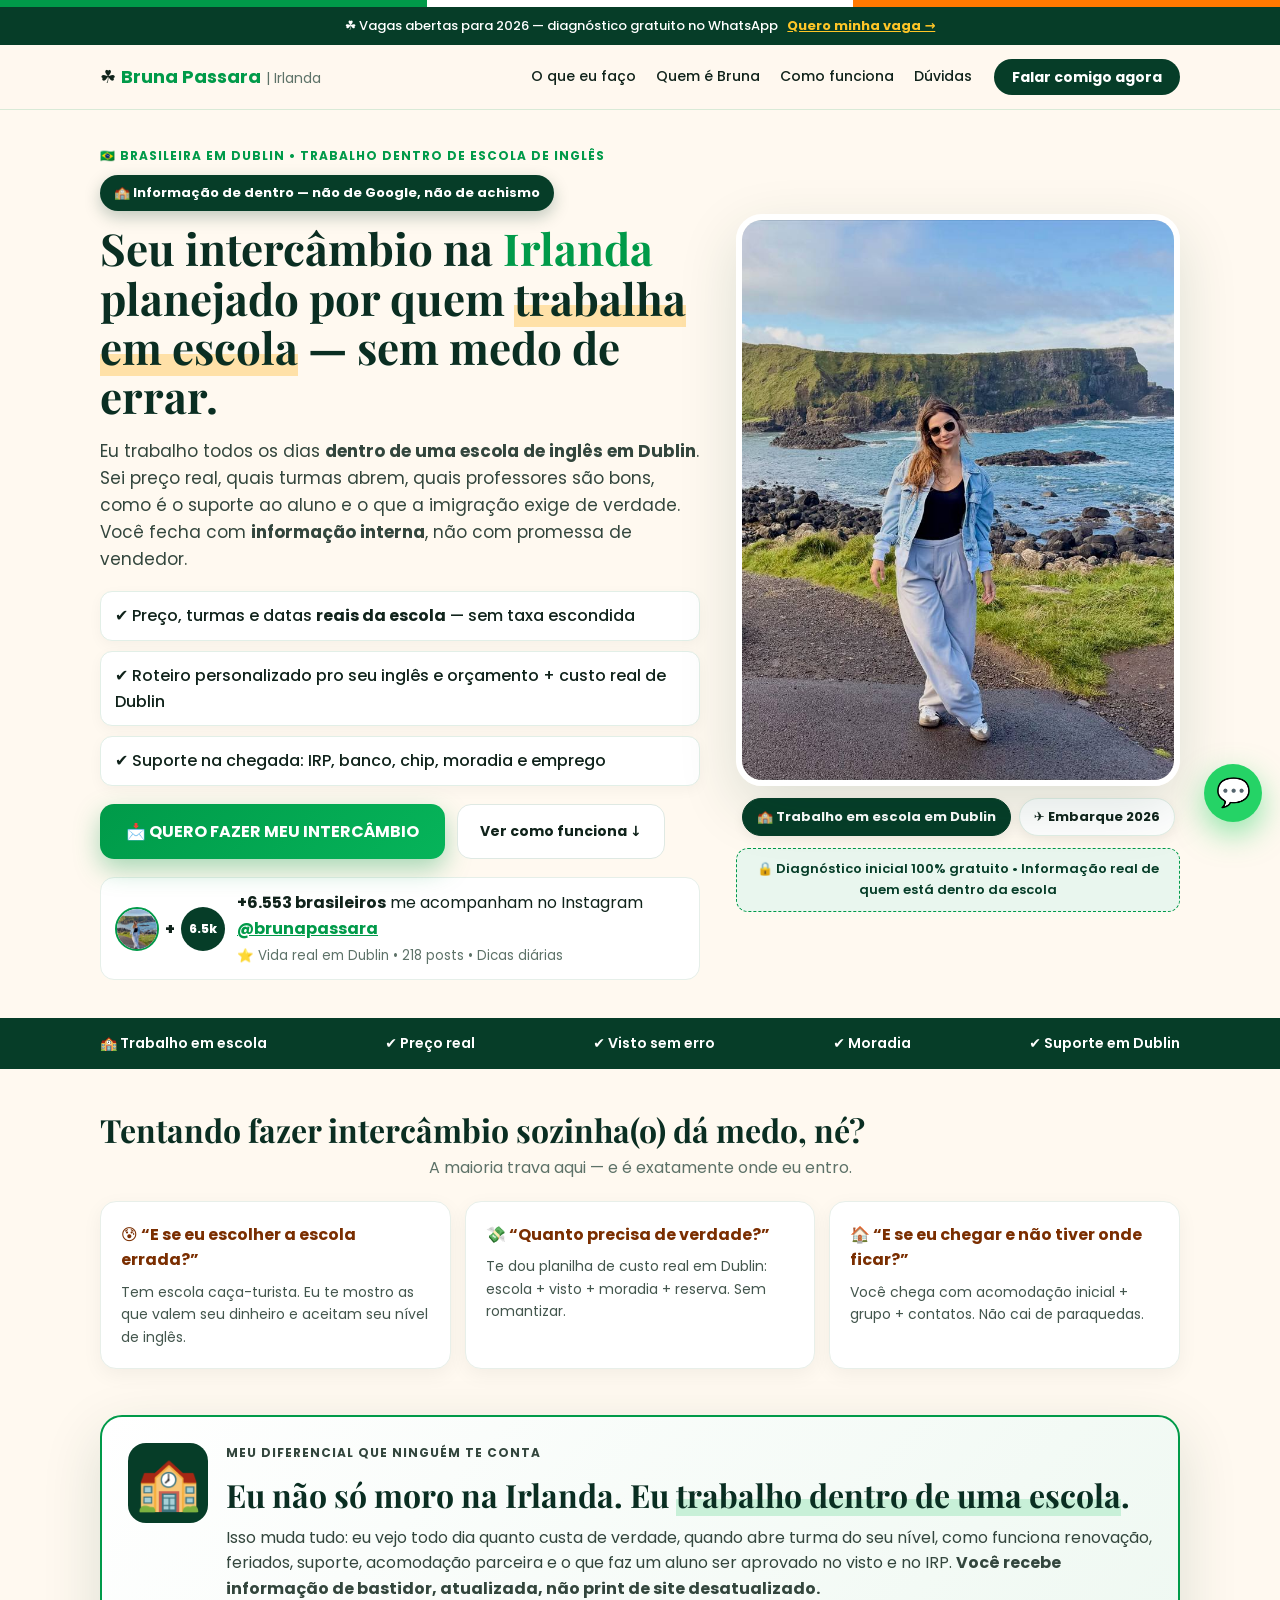
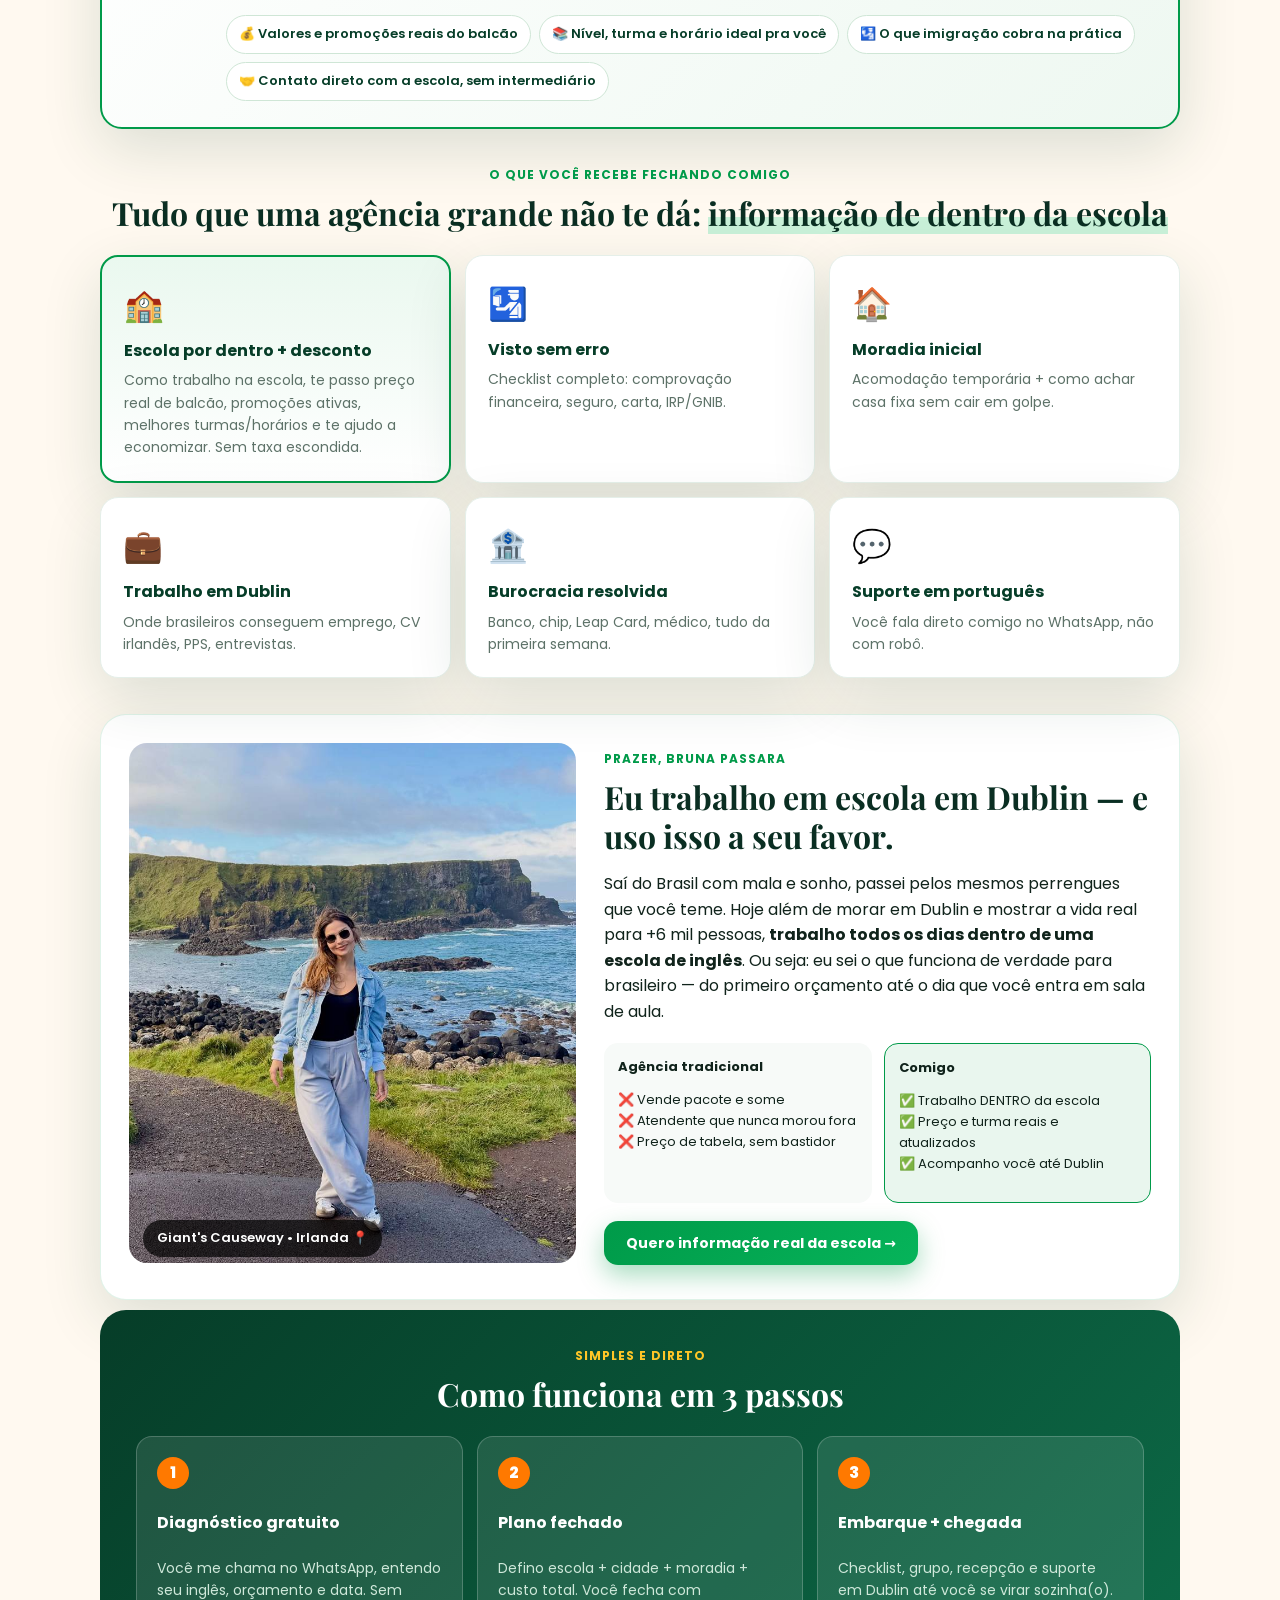
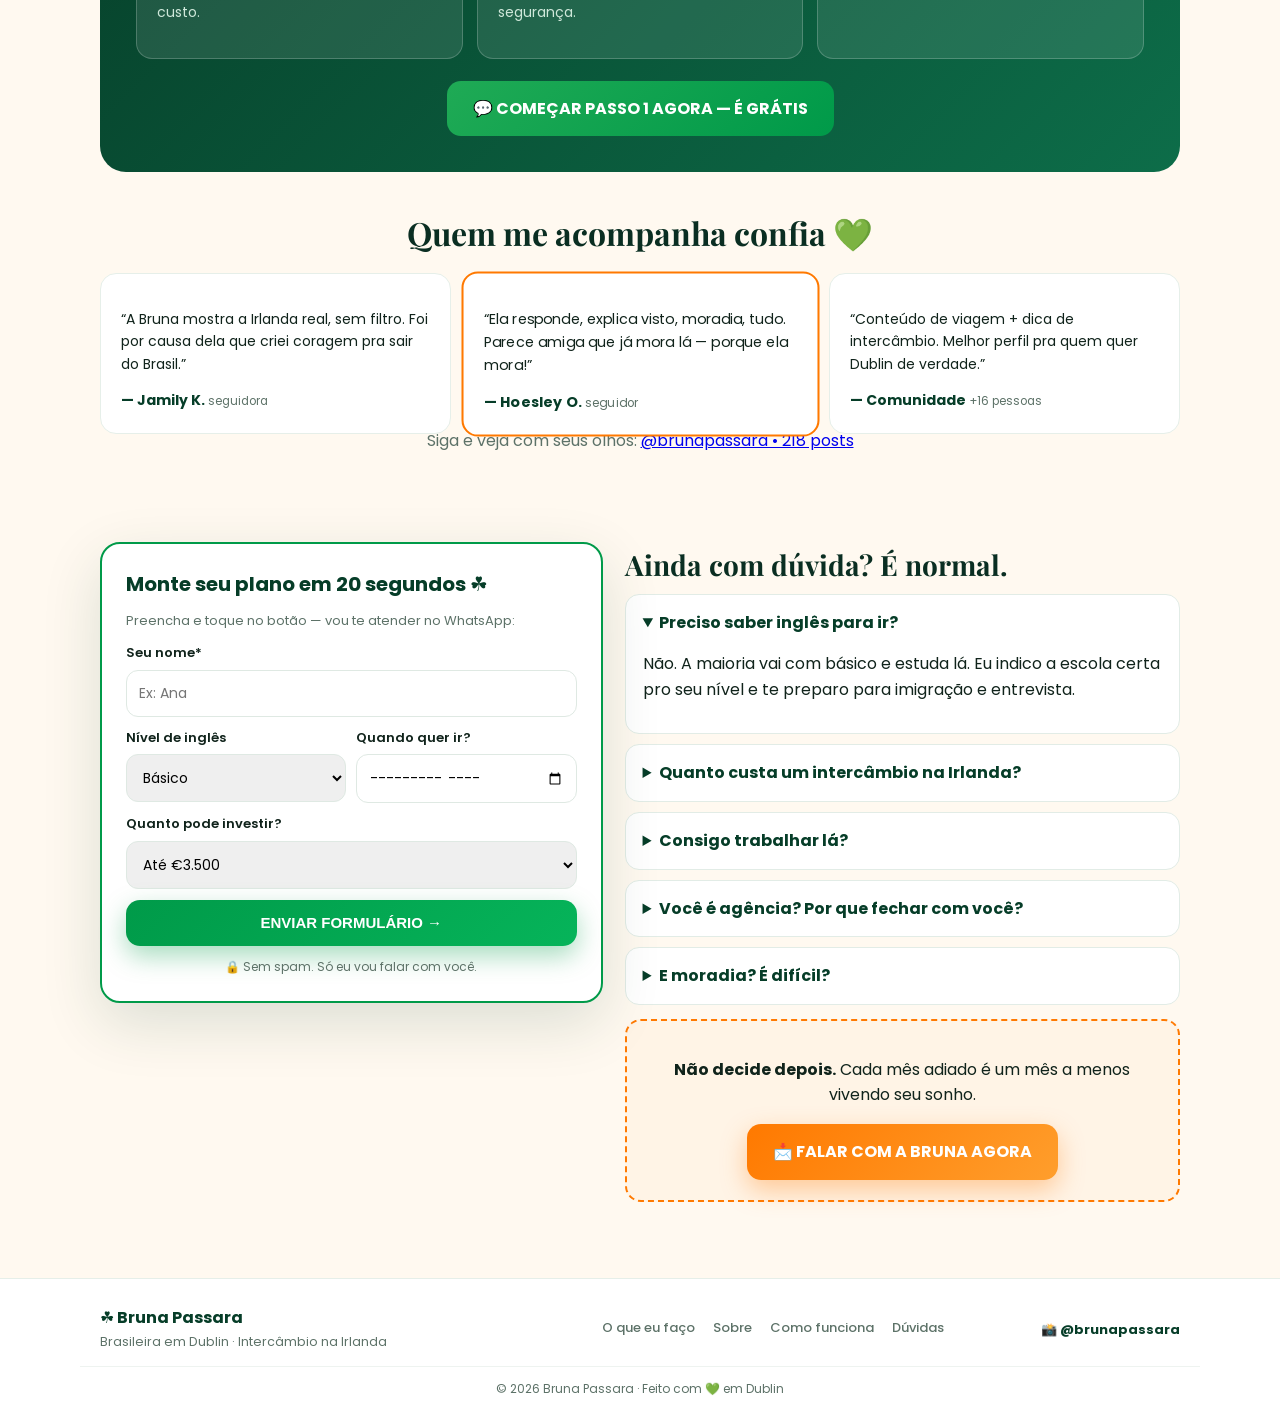
==== index.html @ 347a5eae "feat: add landing page for Bruna Passara's Ireland exchange consultancy with HTML, CSS, and JS" ====
<!DOCTYPE html>
<html lang="pt-BR">
<head>
  <meta charset="UTF-8" />
  <meta name="viewport" content="width=device-width, initial-scale=1.0" />
  <title>Seu Intercâmbio na Irlanda com a Bruna Passara 🇮🇪 | Trabalho em escola em Dublin</title>
  <meta name="description" content="Bruna Passara trabalha dentro de uma escola de inglês em Dublin e te passa informação real: preços, turmas, visto, moradia e trabalho. Diagnóstico gratuito no WhatsApp." />
  <link rel="canonical" href="https://brunapassara.com.br/" />
  <meta name="robots" content="index, follow" />
  <meta name="theme-color" content="#063D28" />
  <meta property="og:type" content="website" />
  <meta property="og:locale" content="pt_BR" />
  <meta property="og:title" content="Seu Intercâmbio na Irlanda com a Bruna Passara 🇮🇪" />
  <meta property="og:description" content="Trabalho dentro de uma escola em Dublin. Preço real, turmas, visto, moradia e suporte na chegada. Diagnóstico gratuito." />
  <meta property="og:image" content="https://brunapassara.com.br/assets/bruna-1200.jpg" />
  <meta name="twitter:card" content="summary_large_image" />
  <link rel="preload" as="image" href="assets/bruna-800.jpg" fetchpriority="high" />
  <link rel="stylesheet" href="styles.css" />
  <link rel="preconnect" href="https://fonts.googleapis.com">
  <link rel="preconnect" href="https://fonts.gstatic.com" crossorigin>
  <link href="https://fonts.googleapis.com/css2?family=Poppins:wght@400;500;600;700;800&family=Playfair+Display:ital,wght@0,700;0,800;1,700&display=swap" rel="stylesheet">
  <link rel="icon" href="assets/bruna-400.jpg" type="image/jpeg">
  <link rel="apple-touch-icon" href="assets/bruna-400.jpg">
  <script type="application/ld+json">{"@context":"https://schema.org","@type":"ProfessionalService","name":"Bruna Passara — Intercâmbio na Irlanda","description":"Consultoria de intercâmbio na Irlanda com brasileira que trabalha em escola de inglês em Dublin.","areaServed":"Dublin, Irlanda","sameAs":["https://www.instagram.com/brunapassara/"]}</script>
</head>
<body id="top">
  <div class="flag-bar" aria-hidden="true"><span class="green"></span><span class="white"></span><span class="orange"></span></div>

  <div class="urgency">☘️ Vagas abertas para 2026 — diagnóstico gratuito no WhatsApp <a href="https://wa.me/message/JQ7TFFYIMI4OJ1" target="_blank" rel="noopener">Quero minha vaga →</a></div>

  <header class="topbar">
    <div class="wrap topbar-inner">
      <a class="logo" href="#top">☘️ <strong>Bruna Passara</strong> <span>| Irlanda</span></a>
      <nav class="main-nav">
        <div class="nav-links">
          <a href="#ajuda">O que eu faço</a>
          <a href="#sobre">Quem é Bruna</a>
          <a href="#como">Como funciona</a>
          <a href="#faq">Dúvidas</a>
        </div>
        <a class="btn-small" href="https://wa.me/message/JQ7TFFYIMI4OJ1" target="_blank" rel="noopener"><span class="full">Falar comigo agora</span><span class="short">Falar agora</span></a>
      </nav>
    </div>
  </header>

  <!-- HERO DE CONVERSÃO -->
  <section class="hero wrap">
    <div class="hero-copy">
      <p class="eyebrow">🇧🇷 Brasileira em Dublin • Trabalho DENTRO de escola de inglês</p>
      <div class="insider-pill">🏫 Informação de dentro — não de Google, não de achismo</div>
      <h1>Seu intercâmbio na <em>Irlanda</em> planejado por quem <u>trabalha em escola</u> — sem medo de errar.</h1>
      <p class="sub">Eu trabalho todos os dias <strong>dentro de uma escola de inglês em Dublin</strong>. Sei preço real, quais turmas abrem, quais professores são bons, como é o suporte ao aluno e o que a imigração exige de verdade. Você fecha com <strong>informação interna</strong>, não com promessa de vendedor.</p>

      <ul class="hero-bullets">
        <li>✔ Preço, turmas e datas <strong>reais da escola</strong> — sem taxa escondida</li>
        <li>✔ Roteiro personalizado pro seu inglês e orçamento + custo real de Dublin</li>
        <li>✔ Suporte na chegada: IRP, banco, chip, moradia e emprego</li>
      </ul>

      <div class="cta-row">
        <a class="btn primary big pulse" href="https://wa.me/message/JQ7TFFYIMI4OJ1" target="_blank" rel="noopener">📩 QUERO FAZER MEU INTERCÂMBIO</a>
        <a class="btn ghost" href="#como">Ver como funciona ↓</a>
      </div>

      <div class="proof">
        <div class="avatars"><img src="assets/bruna-400.jpg" alt="Bruna Passara" width="44" height="44" loading="lazy" decoding="async" /><span>+</span><div class="mini">6.5k</div></div>
        <div>
          <strong>+6.553 brasileiros</strong> me acompanham no Instagram <a href="https://www.instagram.com/brunapassara/" target="_blank" rel="noopener">@brunapassara</a><br>
          <small>⭐ Vida real em Dublin • 218 posts • Dicas diárias</small>
        </div>
      </div>
    </div>

    <div class="hero-photo">
      <div class="photo-frame">
        <img src="assets/bruna-800.jpg" srcset="assets/bruna-400.jpg 400w, assets/bruna-800.jpg 800w, assets/bruna-1200.jpg 1200w" sizes="(max-width:900px) 100vw, 420px" alt="Bruna Passara na costa da Irlanda" width="800" height="946" fetchpriority="high" decoding="async" />
      </div>
      <div class="photo-chips">
        <span>🏫 Trabalho em escola em Dublin</span>
        <span>✈️ Embarque 2026</span>
      </div>
      <div class="guarantee">🔒 Diagnóstico inicial 100% gratuito • Informação real de quem está dentro da escola</div>
    </div>
  </section>

  <!-- FAIXA AUTORIDADE -->
  <div class="strip">
    <div class="wrap strip-inner">
      <span>🏫 Trabalho em escola</span><span>✔ Preço real</span><span>✔ Visto sem erro</span><span>✔ Moradia</span><span>✔ Suporte em Dublin</span>
    </div>
  </div>

  <main class="wrap">
    <!-- DORES -->
    <section class="pains">
      <h2>Tentando fazer intercâmbio sozinha(o) dá medo, né?</h2>
      <p class="center-sub">A maioria trava aqui — e é exatamente onde eu entro.</p>
      <div class="pain-grid">
        <div><h3>😰 “E se eu escolher a escola errada?”</h3><p>Tem escola caça-turista. Eu te mostro as que valem seu dinheiro e aceitam seu nível de inglês.</p></div>
        <div><h3>💸 “Quanto precisa de verdade?”</h3><p>Te dou planilha de custo real em Dublin: escola + visto + moradia + reserva. Sem romantizar.</p></div>
        <div><h3>🏠 “E se eu chegar e não tiver onde ficar?”</h3><p>Você chega com acomodação inicial + grupo + contatos. Não cai de paraquedas.</p></div>
      </div>
    </section>

    <!-- DIFERENCIAL ESCOLA -->
    <section class="insider">
      <div class="insider-box">
        <div class="insider-icon">🏫</div>
        <div>
          <p class="eyebrow">Meu diferencial que ninguém te conta</p>
          <h2>Eu não só moro na Irlanda. Eu <span class="hl">trabalho dentro de uma escola</span>.</h2>
          <p>Isso muda tudo: eu vejo todo dia quanto custa de verdade, quando abre turma do seu nível, como funciona renovação, feriados, suporte, acomodação parceira e o que faz um aluno ser aprovado no visto e no IRP. <strong>Você recebe informação de bastidor, atualizada, não print de site desatualizado.</strong></p>
          <div class="insider-list">
            <span>💰 Valores e promoções reais do balcão</span>
            <span>📚 Nível, turma e horário ideal pra você</span>
            <span>🛂 O que imigração cobra na prática</span>
            <span>🤝 Contato direto com a escola, sem intermediário</span>
          </div>
        </div>
      </div>
    </section>

    <!-- O QUE EU FAÇO POR VOCÊ -->
    <section id="ajuda">
      <p class="eyebrow center">O que você recebe fechando comigo</p>
      <h2 class="center">Tudo que uma agência grande não te dá: <span class="hl">informação de dentro da escola</span></h2>
      <div class="benefits">
        <div class="b-card featured"><span>🏫</span><h4>Escola por dentro + desconto</h4><p>Como trabalho na escola, te passo preço real de balcão, promoções ativas, melhores turmas/horários e te ajudo a economizar. Sem taxa escondida.</p></div>
        <div class="b-card"><span>🛂</span><h4>Visto sem erro</h4><p>Checklist completo: comprovação financeira, seguro, carta, IRP/GNIB.</p></div>
        <div class="b-card"><span>🏠</span><h4>Moradia inicial</h4><p>Acomodação temporária + como achar casa fixa sem cair em golpe.</p></div>
        <div class="b-card"><span>💼</span><h4>Trabalho em Dublin</h4><p>Onde brasileiros conseguem emprego, CV irlandês, PPS, entrevistas.</p></div>
        <div class="b-card"><span>🏦</span><h4>Burocracia resolvida</h4><p>Banco, chip, Leap Card, médico, tudo da primeira semana.</p></div>
        <div class="b-card"><span>💬</span><h4>Suporte em português</h4><p>Você fala direto comigo no WhatsApp, não com robô.</p></div>
      </div>
    </section>

    <!-- SOBRE -->
    <section id="sobre" class="about">
      <div class="about-photo">
        <img src="assets/bruna-800.jpg" srcset="assets/bruna-400.jpg 400w, assets/bruna-800.jpg 800w" sizes="(max-width:900px) 100vw, 480px" alt="Bruna em Giant's Causeway, Irlanda" width="800" height="946" loading="lazy" decoding="async" />
        <div class="about-tag">Giant's Causeway • Irlanda 📍</div>
      </div>
      <div>
        <p class="eyebrow">Prazer, Bruna Passara</p>
        <h2>Eu trabalho em escola em Dublin — e uso isso a seu favor.</h2>
        <p>Saí do Brasil com mala e sonho, passei pelos mesmos perrengues que você teme. Hoje além de morar em Dublin e mostrar a vida real para +6 mil pessoas, <strong>trabalho todos os dias dentro de uma escola de inglês</strong>. Ou seja: eu sei o que funciona de verdade para brasileiro — do primeiro orçamento até o dia que você entra em sala de aula.</p>
        <div class="diff">
          <div><strong>Agência tradicional</strong><p>❌ Vende pacote e some<br>❌ Atendente que nunca morou fora<br>❌ Preço de tabela, sem bastidor</p></div>
          <div class="me"><strong>Comigo</strong><p>✅ Trabalho DENTRO da escola<br>✅ Preço e turma reais e atualizados<br>✅ Acompanho você até Dublin</p></div>
        </div>
        <a class="btn primary" href="https://wa.me/message/JQ7TFFYIMI4OJ1" target="_blank" rel="noopener">Quero informação real da escola →</a>
      </div>
    </section>

    <!-- COMO FUNCIONA -->
    <section id="como" class="how">
      <p class="eyebrow center">Simples e direto</p>
      <h2 class="center">Como funciona em 3 passos</h2>
      <div class="steps">
        <div><span>1</span><h4>Diagnóstico gratuito</h4><p>Você me chama no WhatsApp, entendo seu inglês, orçamento e data. Sem custo.</p></div>
        <div><span>2</span><h4>Plano fechado</h4><p>Defino escola + cidade + moradia + custo total. Você fecha com segurança.</p></div>
        <div><span>3</span><h4>Embarque + chegada</h4><p>Checklist, grupo, recepção e suporte em Dublin até você se virar sozinha(o).</p></div>
      </div>
      <div class="center"><a class="btn whatsapp big" href="https://wa.me/message/JQ7TFFYIMI4OJ1" target="_blank" rel="noopener">💬 COMEÇAR PASSO 1 AGORA — É GRÁTIS</a></div>
    </section>

    <!-- DEPOIMENTOS -->
    <section class="depo">
      <h2 class="center">Quem me acompanha confia 💚</h2>
      <div class="depo-grid">
        <div class="d-card"><p>“A Bruna mostra a Irlanda real, sem filtro. Foi por causa dela que criei coragem pra sair do Brasil.”</p><strong>— Jamily K. <small>seguidora</small></strong></div>
        <div class="d-card highlight"><p>“Ela responde, explica visto, moradia, tudo. Parece amiga que já mora lá — porque ela mora!”</p><strong>— Hoesley O. <small>seguidor</small></strong></div>
        <div class="d-card"><p>“Conteúdo de viagem + dica de intercâmbio. Melhor perfil pra quem quer Dublin de verdade.”</p><strong>— Comunidade <small>+16 pessoas</small></strong></div>
      </div>
      <p class="center-sub">Siga e veja com seus olhos: <a href="https://www.instagram.com/brunapassara/" target="_blank" rel="noopener">@brunapassara • 218 posts</a></p>
    </section>

    <!-- FORM + FAQ -->
    <section id="contato" class="final-grid">
      <form class="card-form" id="lead-form" novalidate>
        <h3>Monte seu plano em 20 segundos ☘️</h3>
        <p>Preencha e toque no botão — vou te atender no WhatsApp:</p>
        <label>Seu nome*<input id="f-nome" placeholder="Ex: Ana" autocomplete="name" required /></label>
        <div class="row2">
          <label>Nível de inglês<select id="f-ingles"><option>Básico</option><option>Intermediário</option><option>Avançado</option></select></label>
          <label>Quando quer ir?<input id="f-quando" type="month" /></label>
        </div>
        <label>Quanto pode investir?<select id="f-money"><option>Até €3.500</option><option>€3.500 – €5.000</option><option>€5.000+</option><option>Ainda não sei, quero orientação</option></select></label>
        <button id="btn-submit" class="btn primary full" type="submit">ENVIAR FORMULÁRIO →</button>
        <p class="form-ok" id="form-ok" hidden>✔ Abrindo seu WhatsApp… sua mensagem já foi copiada, é só colar e enviar 💚</p>
        <small class="secure">🔒 Sem spam. Só eu vou falar com você.</small>
      </form>

      <div id="faq">
        <h2>Ainda com dúvida? É normal.</h2>
        <details open><summary>Preciso saber inglês para ir?</summary><p>Não. A maioria vai com básico e estuda lá. Eu indico a escola certa pro seu nível e te preparo para imigração e entrevista.</p></details>
        <details><summary>Quanto custa um intercâmbio na Irlanda?</summary><p>Depende de escola/cidade/época, mas em geral €3.500 a €6.000 + passagem. No diagnóstico eu te mostro o custo real, sem surpresa.</p></details>
        <details><summary>Consigo trabalhar lá?</summary><p>Sim. O visto de estudo permite trabalhar part-time. Te ensino PPS, CV irlandês e onde brasileiros são contratados rápido.</p></details>
        <details><summary>Você é agência? Por que fechar com você?</summary><p>Melhor que agência: sou brasileira, moro em Dublin <strong>e trabalho dentro de uma escola de inglês</strong>. Você fala direto comigo, recebe preço/turma/data reais e tem suporte do Brasil até sua adaptação — sem sumiço depois da venda.</p></details>
        <details><summary>E moradia? É difícil?</summary><p>Dublin é concorrido, por isso você já chega com acomodação inicial + estratégia para achar fixa sem golpe.</p></details>
        <div class="final-cta">
          <p><strong>Não decide depois.</strong> Cada mês adiado é um mês a menos vivendo seu sonho.</p>
          <a class="btn orange big" href="https://wa.me/message/JQ7TFFYIMI4OJ1" target="_blank" rel="noopener">📩 FALAR COM A BRUNA AGORA</a>
        </div>
      </div>
    </section>
  </main>

  <footer class="site-footer">
    <div class="wrap foot-grid">
      <div class="foot-brand">
        <strong>☘️ Bruna Passara</strong>
        <span>Brasileira em Dublin · Intercâmbio na Irlanda</span>
      </div>
      <nav class="foot-nav">
        <a href="#ajuda">O que eu faço</a>
        <a href="#sobre">Sobre</a>
        <a href="#como">Como funciona</a>
        <a href="#faq">Dúvidas</a>
      </nav>
      <div class="foot-social">
        <a href="https://www.instagram.com/brunapassara/" target="_blank" rel="noopener" aria-label="Instagram">📸 @brunapassara</a>
      </div>
    </div>
    <div class="wrap foot-bottom">
      <span>© 2026 Bruna Passara · Feito com 💚 em Dublin</span>
    </div>
  </footer>

  <div class="sticky-mobile">
    <a href="https://wa.me/message/JQ7TFFYIMI4OJ1" target="_blank" rel="noopener">📩 QUERO MEU INTERCÂMBIO — FALAR AGORA</a>
  </div>
  <a class="float-wa" href="https://wa.me/message/JQ7TFFYIMI4OJ1" target="_blank" rel="noopener" aria-label="WhatsApp">💬</a>

  <script src="script.js" defer></script>
</body>
</html>
---- styles.css ----
:root{
  --green:#009A49; --green-dark:#063D28; --green-deep:#0a2e22;
  --orange:#FF7900; --gold:#FFC627; --cream:#FFF9F0;
  --ink:#10231b; --muted:#5d7268; --radius:22px;
  --shadow:0 20px 60px rgba(6,61,40,.14);
}
*{box-sizing:border-box}
html{scroll-behavior:smooth;overflow-x:hidden}
body{margin:0;font-family:'Poppins',system-ui,sans-serif;color:var(--ink);background:var(--cream);line-height:1.6;overflow-x:hidden}
section{scroll-margin-top:84px}
.flag-bar{display:flex;height:7px}
.flag-bar span{flex:1}.flag-bar .green{background:var(--green)}.flag-bar .white{background:#fff}.flag-bar .orange{background:var(--orange)}
.urgency{background:var(--green-dark);color:#fff;text-align:center;font-size:13px;padding:9px 12px;font-weight:500;line-height:1.5}
.urgency a{color:var(--gold);font-weight:700;margin-left:6px;display:inline-block}
.wrap{max-width:1120px;margin:0 auto;padding:0 20px}
.topbar{position:sticky;top:0;z-index:100;background:#fff8ef;border-bottom:1px solid rgba(0,154,73,.15);-webkit-backdrop-filter:blur(12px);backdrop-filter:blur(12px)}
.topbar-inner{display:flex;align-items:center;justify-content:space-between;gap:16px;min-height:64px;padding-top:10px;padding-bottom:10px}
.logo{text-decoration:none;color:var(--ink);font-size:18px;white-space:nowrap;flex-shrink:0;line-height:1}.logo strong{color:var(--green)}.logo span{color:var(--muted);font-size:14px}
.main-nav{display:flex;align-items:center;gap:22px;margin-left:auto;min-width:0}
.nav-links{display:flex;align-items:center;gap:20px}
.main-nav a:not(.btn-small){text-decoration:none;color:var(--ink);font-size:14px;font-weight:500;white-space:nowrap}
.main-nav a:not(.btn-small):hover{color:var(--green)}
.btn-small{background:var(--green-dark);color:#fff!important;padding:11px 18px;border-radius:999px;font-weight:700;text-decoration:none;font-size:14px;white-space:nowrap;display:inline-flex;align-items:center;justify-content:center;flex-shrink:0;line-height:1;margin:0}
.btn-small .short{display:none}

/* HERO */
.hero{display:grid;grid-template-columns:1.15fr .85fr;gap:36px;padding:36px 20px 28px;align-items:center}
.eyebrow{color:var(--green);font-weight:700;text-transform:uppercase;letter-spacing:1px;font-size:12px;margin:0 0 10px}
.eyebrow.center,.center{text-align:center}
.hero h1{font-family:'Playfair Display',serif;font-size:44px;line-height:1.12;margin:0 0 14px;color:var(--green-deep)}
.hero h1 em{font-style:normal;color:var(--green)}
.hero h1 u{text-decoration:none;background:linear-gradient(transparent 62%, #ffe1a8 62%)}
.insider-pill{display:inline-block;background:var(--green-dark);color:#fff;font-weight:700;font-size:13px;padding:8px 14px;border-radius:999px;margin-bottom:12px;box-shadow:0 6px 16px rgba(6,61,40,.25)}
.sub{font-size:17px;color:#33463d}
.hero-bullets{list-style:none;padding:0;margin:18px 0;display:grid;gap:10px;font-weight:500}
.hero-bullets li{background:#fff;border:1px solid #e2efe7;padding:11px 14px;border-radius:12px;box-shadow:0 4px 14px rgba(0,0,0,.04)}
.cta-row{display:flex;gap:12px;flex-wrap:wrap;margin:18px 0}
.btn{display:inline-flex;align-items:center;justify-content:center;text-decoration:none;font-weight:700;border-radius:14px;padding:13px 22px;font-size:14px;transition:.2s;border:0;cursor:pointer;line-height:1.35;text-align:center;max-width:100%}
.btn.primary{background:linear-gradient(135deg,var(--green),#06b45a);color:#fff;box-shadow:0 10px 26px rgba(0,154,73,.35)}
.btn.ghost{background:#fff;border:1.5px solid #dfe9e3;color:var(--ink)}
.btn.big{font-size:16px;padding:17px 26px}
.btn.orange{background:linear-gradient(135deg,var(--orange),#ff9e2c);color:#fff;box-shadow:0 10px 26px rgba(255,121,0,.35)}
.btn.whatsapp{background:linear-gradient(135deg,#1faa55,#009A49);color:#fff}
.btn.full{width:100%}
.pulse{animation:pulse 2.2s infinite}
@keyframes pulse{0%,100%{transform:scale(1)}50%{transform:scale(1.03)}}
.proof{display:flex;gap:12px;align-items:center;background:#fff;border-radius:14px;padding:12px 14px;border:1px solid #e6efe9;margin-top:6px}
.avatars{display:flex;align-items:center}.avatars img{width:44px;height:44px;border-radius:50%;object-fit:cover;border:2px solid var(--green)}.avatars span{margin:0 6px;font-weight:800}.avatars .mini{background:var(--green-dark);color:#fff;font-weight:800;font-size:12px;width:44px;height:44px;border-radius:50%;display:flex;align-items:center;justify-content:center}
.proof small{color:var(--muted)}.proof a{color:var(--green);font-weight:700}

.hero-photo .photo-frame{position:relative;border-radius:26px;overflow:hidden;box-shadow:var(--shadow);border:6px solid #fff}
.hero-photo img{width:100%;height:560px;object-fit:cover;object-position:center 20%;display:block}
.photo-chips{display:flex;gap:8px;flex-wrap:wrap;justify-content:center;margin-top:12px}
.photo-chips span{background:#fff;border:1px solid #e2efe7;font-weight:700;font-size:13px;padding:8px 14px;border-radius:999px;box-shadow:0 4px 12px rgba(0,0,0,.06)}
.photo-chips span:first-child{background:var(--green-dark);color:#fff;border-color:var(--green-dark)}
.guarantee{text-align:center;background:#e9f6ee;border:1px dashed var(--green);border-radius:12px;padding:10px;margin-top:12px;font-size:13px;font-weight:600;color:var(--green-dark)}

/* STRIP */
.strip{background:var(--green-dark);color:#fff;margin:10px 0 0}
.strip-inner{display:flex;justify-content:space-between;gap:10px;padding:14px 20px;font-weight:600;font-size:14px;flex-wrap:wrap}

/* SECTIONS */
section{padding:36px 0}
h2{font-family:'Playfair Display',serif;font-size:32px;line-height:1.2;color:var(--green-deep);margin:6px 0 12px}
h2 .hl{background:linear-gradient(transparent 60%, #c8f0d8 60%)}
.center-sub{text-align:center;color:var(--muted);margin-top:-6px}
.pain-grid{display:grid;grid-template-columns:repeat(3,1fr);gap:14px;margin-top:20px}
.pain-grid div{background:#fff;border-radius:16px;padding:20px;border:1px solid #e8efe9;box-shadow:0 6px 20px rgba(0,0,0,.05)}
.pain-grid h3{font-size:16px;margin:0 0 8px;color:#7a2e00}
.pain-grid p{margin:0;color:#43564d;font-size:14px}

.benefits{display:grid;grid-template-columns:repeat(3,1fr);gap:14px;margin-top:22px}
.b-card{background:#fff;border-radius:18px;padding:22px;border:1px solid #e5efe9;box-shadow:var(--shadow)}
.b-card span{font-size:32px}.b-card h4{margin:8px 0 6px;color:var(--green-dark)}.b-card p{margin:0;color:var(--muted);font-size:14px}
.b-card.featured{border:2px solid var(--green);background:linear-gradient(180deg,#eaf8ef,#fff)}

.insider{padding:10px 0 0}
.insider-box{display:grid;grid-template-columns:80px 1fr;gap:18px;background:linear-gradient(135deg,#fff,#eef8f1);border:2px solid var(--green);border-radius:22px;padding:26px;box-shadow:var(--shadow)}
.insider-icon{font-size:52px;background:var(--green-dark);border-radius:18px;display:flex;align-items:center;justify-content:center;height:80px}
.insider-box h2{margin:6px 0 10px}
.insider-box p{color:#33463d;margin:0 0 14px}
.insider-list{display:flex;flex-wrap:wrap;gap:8px}
.insider-list span{background:#fff;border:1px solid #cfe6d6;color:var(--green-dark);font-size:13px;font-weight:600;padding:8px 12px;border-radius:999px}

.about{display:grid;grid-template-columns:.9fr 1.1fr;gap:28px;align-items:center;background:#fff;border-radius:26px;padding:28px;box-shadow:var(--shadow);border:1px solid rgba(0,154,73,.12)}
.about-photo{position:relative}.about-photo img{width:100%;height:520px;object-fit:cover;border-radius:18px}
.about-tag{position:absolute;bottom:14px;left:14px;background:rgba(0,0,0,.7);color:#fff;padding:8px 14px;border-radius:999px;font-size:13px;font-weight:600}
.diff{display:grid;grid-template-columns:1fr 1fr;gap:12px;margin:18px 0}
.diff div{background:#f7faf8;border-radius:14px;padding:14px;font-size:13px}
.diff .me{background:#e9f6ee;border:1.5px solid var(--green)}

.how{background:linear-gradient(135deg,var(--green-dark),#0d6d49);border-radius:26px;padding:36px;color:#fff;margin-top:10px}
.how h2{color:#fff}.how .eyebrow{color:var(--gold)}
.steps{display:grid;grid-template-columns:repeat(3,1fr);gap:14px;margin:22px 0}
.steps div{background:rgba(255,255,255,.1);border:1px solid rgba(255,255,255,.2);border-radius:16px;padding:20px}
.steps span{background:var(--orange);width:32px;height:32px;display:flex;align-items:center;justify-content:center;border-radius:50%;font-weight:800;margin-bottom:10px}
.steps p{color:#cfe8da;font-size:14px}

.depo-grid{display:grid;grid-template-columns:repeat(3,1fr);gap:14px;margin-top:20px}
.d-card{background:#fff;border-radius:16px;padding:20px;border:1px solid #e6efe9;font-size:14px}
.d-card.highlight{border:2px solid var(--orange);transform:scale(1.02)}
.d-card strong{display:block;margin-top:10px;color:var(--green-dark)}.d-card small{color:var(--muted);font-weight:400}

.final-grid{display:grid;grid-template-columns:.95fr 1.05fr;gap:22px;align-items:start}
.card-form{background:#fff;border-radius:20px;padding:24px;box-shadow:var(--shadow);border:2px solid var(--green);display:flex;flex-direction:column;gap:11px;position:sticky;top:130px}
.card-form h3{margin:0;color:var(--green-dark);font-size:20px}.card-form p{margin:0;color:var(--muted);font-size:13px}
.card-form label{font-size:13px;font-weight:600;display:flex;flex-direction:column;gap:6px;min-width:0}
.row2{display:grid;grid-template-columns:1fr 1fr;gap:10px}
.row2 label{min-width:0}
.card-form input,.card-form select{border:1.5px solid #dfe9e3;border-radius:12px;padding:12px;font-family:inherit;font-size:14px;width:100%;max-width:100%;min-width:0}
.card-form input:focus,.card-form select:focus{outline:2px solid var(--green);border-color:var(--green)}
#btn-submit{font-size:15px;border:0;cursor:pointer}
#btn-submit:disabled{opacity:.7;cursor:wait}
.form-ok{background:#e9f6ee;border:1px dashed var(--green);color:var(--green-dark);font-weight:600;font-size:13px;border-radius:12px;padding:10px 12px;text-align:center}
.secure{text-align:center;color:var(--muted);font-size:12px}
#faq h2{font-size:28px}
details{background:#fff;border:1px solid #e2ece6;border-radius:14px;padding:15px 17px;margin-bottom:10px}
summary{font-weight:700;cursor:pointer;color:var(--green-dark)}
.final-cta{background:#fff4e6;border:2px dashed var(--orange);border-radius:16px;padding:20px;text-align:center;margin-top:14px}

.site-footer{background:#fff;border-top:1px solid #e6efe9;margin-top:40px;color:var(--muted)}
.foot-grid{display:grid;grid-template-columns:1.2fr 1.5fr auto;gap:16px;align-items:center;padding:26px 20px 14px}
.foot-brand{display:flex;flex-direction:column;gap:2px}
.foot-brand strong{color:var(--green-dark);font-size:16px}
.foot-brand span{font-size:12.5px}
.foot-nav{display:flex;gap:18px;justify-content:center;flex-wrap:wrap}
.foot-nav a{color:var(--muted);text-decoration:none;font-size:13px;font-weight:500}
.foot-nav a:hover{color:var(--green)}
.foot-social a{color:var(--green-dark);text-decoration:none;font-size:13px;font-weight:700;white-space:nowrap}
.foot-bottom{border-top:1px solid #eef3f0;padding:12px 20px 16px;text-align:center;font-size:12px}
.float-wa{position:fixed;right:18px;bottom:78px;width:58px;height:58px;background:#25D366;border-radius:50%;display:flex;align-items:center;justify-content:center;font-size:28px;text-decoration:none;box-shadow:0 12px 30px rgba(37,211,102,.5);z-index:60}
.sticky-mobile{display:none}

@media(max-width:1024px){
  .nav-links{gap:14px}
  .main-nav{ gap:14px}
  .main-nav a:not(.btn-small){font-size:13px}
}
@media(max-width:900px){
  .wrap{padding:0 16px}
  .urgency{font-size:12px;padding:8px 10px}
  .topbar-inner{min-height:58px;padding-top:8px;padding-bottom:8px;gap:10px}
  .logo{font-size:16px}
  .logo span{display:none}
  .nav-links{display:none}
  .main-nav{gap:0;margin-left:auto}
  .btn-small{font-size:13px;padding:10px 16px}
  .hero{grid-template-columns:1fr;padding-top:22px;gap:24px}.hero h1{font-size:31px;line-height:1.15}.hero-photo img{height:420px}
  .cta-row{flex-direction:column;align-items:stretch}
  .cta-row .btn{width:100%}
  .btn.big{font-size:15px;padding:16px 16px;white-space:normal}
  .pain-grid,.benefits,.depo-grid,.steps,.final-grid,.about{grid-template-columns:1fr}
  .insider-box{grid-template-columns:1fr;padding:20px}.insider-icon{width:64px;height:64px;font-size:38px}
  .final-grid{gap:16px}
  .card-form{position:static;padding:18px;gap:12px;border-radius:18px}
  .card-form h3{font-size:18px}
  .row2{grid-template-columns:1fr}
  .card-form input,.card-form select{font-size:16px;padding:13px 12px}
  #btn-submit{font-size:14px;white-space:normal;padding:16px 12px;line-height:1.4}
  .strip-inner{justify-content:center;font-size:13px}
  .foot-grid{grid-template-columns:1fr;text-align:center;gap:12px;padding:22px 16px 12px}
  .foot-nav{justify-content:center;gap:14px}
  .foot-bottom{padding:12px 16px 14px}
  section{scroll-margin-top:80px}
  .sticky-mobile{display:block;position:fixed;bottom:0;left:0;right:0;z-index:70;background:#fff;border-top:1px solid #e2ece6;padding:10px 10px calc(10px + env(safe-area-inset-bottom));box-shadow:0 -8px 24px rgba(0,0,0,.12)}
  .sticky-mobile a{display:flex;align-items:center;justify-content:center;background:linear-gradient(135deg,var(--green),#06b45a);color:#fff;text-align:center;font-weight:800;text-decoration:none;padding:15px 12px;border-radius:12px;font-size:14px;line-height:1.3;width:100%}
  body{padding-bottom:76px}
  .float-wa{display:none}
}
@media(max-width:400px){
  .wrap{padding:0 12px}
  .logo{font-size:15px}
  .topbar-inner{gap:8px}
  .btn-small{font-size:12px;padding:9px 13px}
  .btn-small .full{display:none}
  .btn-small .short{display:inline}
}
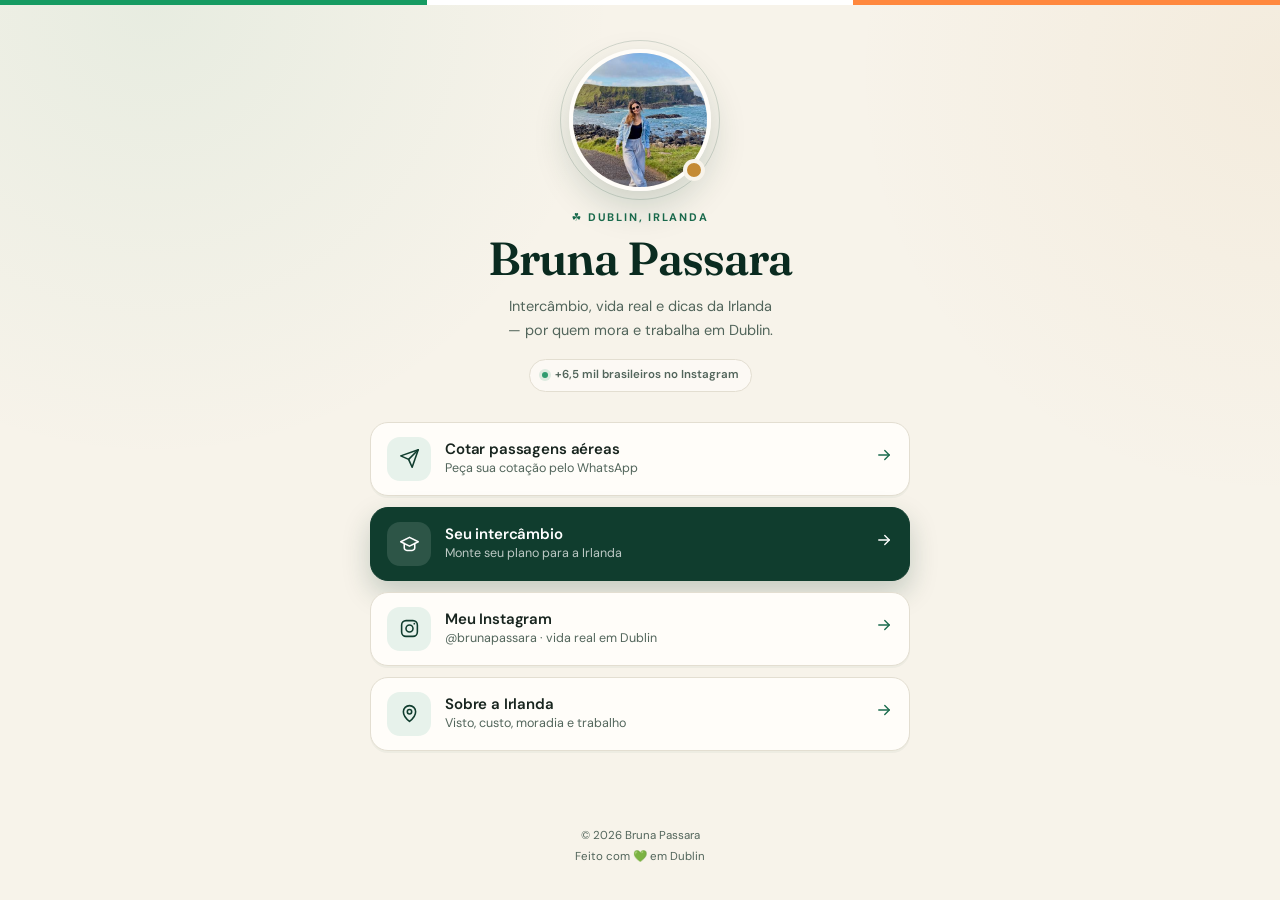
==== commit f4b1c5c2: "refactor: convert main page into links hub and create dedicated pages for exchange and Ireland info" ====
--- a/index.html
+++ b/index.html
@@ -3,235 +3,150 @@
 <head>
   <meta charset="UTF-8" />
   <meta name="viewport" content="width=device-width, initial-scale=1.0" />
-  <title>Seu Intercâmbio na Irlanda com a Bruna Passara 🇮🇪 | Trabalho em escola em Dublin</title>
-  <meta name="description" content="Bruna Passara trabalha dentro de uma escola de inglês em Dublin e te passa informação real: preços, turmas, visto, moradia e trabalho. Diagnóstico gratuito no WhatsApp." />
+  <title>Bruna Passara | Links — Intercâmbio na Irlanda</title>
+  <meta name="description" content="Todos os links da Bruna Passara: cotação de passagens aéreas, formulário de intercâmbio na Irlanda, Instagram e guia completo sobre a Irlanda." />
   <link rel="canonical" href="https://brunapassara.com.br/" />
   <meta name="robots" content="index, follow" />
-  <meta name="theme-color" content="#063D28" />
+  <meta name="theme-color" content="#103d2e" />
   <meta property="og:type" content="website" />
+  <meta property="og:url" content="https://brunapassara.com.br/" />
   <meta property="og:locale" content="pt_BR" />
-  <meta property="og:title" content="Seu Intercâmbio na Irlanda com a Bruna Passara 🇮🇪" />
-  <meta property="og:description" content="Trabalho dentro de uma escola em Dublin. Preço real, turmas, visto, moradia e suporte na chegada. Diagnóstico gratuito." />
+  <meta property="og:title" content="Bruna Passara | Intercâmbio na Irlanda" />
+  <meta property="og:description" content="Passagens, intercâmbio, Instagram e tudo sobre a Irlanda — em um só lugar." />
   <meta property="og:image" content="https://brunapassara.com.br/assets/bruna-1200.jpg" />
   <meta name="twitter:card" content="summary_large_image" />
-  <link rel="preload" as="image" href="assets/bruna-800.jpg" fetchpriority="high" />
+  <link rel="preload" as="image" href="assets/bruna-400.jpg" fetchpriority="high" />
   <link rel="stylesheet" href="styles.css" />
   <link rel="preconnect" href="https://fonts.googleapis.com">
   <link rel="preconnect" href="https://fonts.gstatic.com" crossorigin>
-  <link href="https://fonts.googleapis.com/css2?family=Poppins:wght@400;500;600;700;800&family=Playfair+Display:ital,wght@0,700;0,800;1,700&display=swap" rel="stylesheet">
+  <link href="https://fonts.googleapis.com/css2?family=DM+Sans:wght@400;500;600;700&family=Fraunces:opsz,wght@9..144,500;9..144,600;9..144,700&display=swap" rel="stylesheet">
   <link rel="icon" href="assets/bruna-400.jpg" type="image/jpeg">
   <link rel="apple-touch-icon" href="assets/bruna-400.jpg">
-  <script type="application/ld+json">{"@context":"https://schema.org","@type":"ProfessionalService","name":"Bruna Passara — Intercâmbio na Irlanda","description":"Consultoria de intercâmbio na Irlanda com brasileira que trabalha em escola de inglês em Dublin.","areaServed":"Dublin, Irlanda","sameAs":["https://www.instagram.com/brunapassara/"]}</script>
+  <script type="application/ld+json">
+  {
+    "@context": "https://schema.org",
+    "@type": "Person",
+    "name": "Bruna Passara",
+    "url": "https://brunapassara.com.br/",
+    "image": "https://brunapassara.com.br/assets/bruna-1200.jpg",
+    "jobTitle": "Consultora de intercâmbio na Irlanda",
+    "description": "Brasileira em Dublin, trabalha em escola de inglês e ajuda brasileiros a planejar o intercâmbio na Irlanda.",
+    "sameAs": ["https://www.instagram.com/brunapassara/"]
+  }
+  </script>
 </head>
-<body id="top">
-  <div class="flag-bar" aria-hidden="true"><span class="green"></span><span class="white"></span><span class="orange"></span></div>
+<body class="landing-body">
+  <div class="flag-bar" aria-hidden="true"><span></span><span></span><span></span></div>
 
-  <div class="urgency">☘️ Vagas abertas para 2026 — diagnóstico gratuito no WhatsApp <a href="https://wa.me/message/JQ7TFFYIMI4OJ1" target="_blank" rel="noopener">Quero minha vaga →</a></div>
+  <main class="landing-main">
+    <header class="profile">
+      <div class="avatar-wrap">
+        <img
+          src="assets/bruna-400.jpg"
+          srcset="assets/bruna-400.jpg 400w, assets/bruna-800.jpg 800w"
+          sizes="142px"
+          alt="Bruna Passara em Dublin, Irlanda"
+          width="400"
+          height="473"
+          fetchpriority="high"
+          decoding="async"
+        />
+      </div>
+      <p class="location">☘ Dublin, Irlanda</p>
+      <h1>Bruna Passara</h1>
+      <p class="bio">Intercâmbio, vida real e dicas da Irlanda — por quem mora e trabalha em Dublin.</p>
+      <p class="proof"><span class="proof-dot" aria-hidden="true"></span> +6,5 mil brasileiros no Instagram</p>
+    </header>
 
-  <header class="topbar">
-    <div class="wrap topbar-inner">
-      <a class="logo" href="#top">☘️ <strong>Bruna Passara</strong> <span>| Irlanda</span></a>
-      <nav class="main-nav">
-        <div class="nav-links">
-          <a href="#ajuda">O que eu faço</a>
-          <a href="#sobre">Quem é Bruna</a>
-          <a href="#como">Como funciona</a>
-          <a href="#faq">Dúvidas</a>
-        </div>
-        <a class="btn-small" href="https://wa.me/message/JQ7TFFYIMI4OJ1" target="_blank" rel="noopener"><span class="full">Falar comigo agora</span><span class="short">Falar agora</span></a>
-      </nav>
-    </div>
-  </header>
+    <nav class="link-list" aria-label="Links da Bruna">
+      <a
+        class="link-card"
+        href="https://wa.me/353833722711?text=Ol%C3%A1%2C%20Bruna!%20Quero%20cotar%20passagens%20a%C3%A9reas%20para%20a%20Irlanda.%20%E2%9C%88%EF%B8%8F%20Pode%20me%20ajudar%3F"
+        target="_blank"
+        rel="noopener"
+      >
+        <span class="link-icon" aria-hidden="true">
+          <svg viewBox="0 0 24 24" fill="none" stroke="currentColor" stroke-width="1.8" stroke-linecap="round" stroke-linejoin="round">
+            <path d="M22 2 11 13" />
+            <path d="m22 2-7 20-4-9-9-4 20-7Z" />
+          </svg>
+        </span>
+        <span class="link-copy">
+          <strong>Cotar passagens aéreas</strong>
+          <small>Peça sua cotação pelo WhatsApp</small>
+        </span>
+        <span class="link-arrow" aria-hidden="true">
+          <svg viewBox="0 0 24 24" fill="none" stroke="currentColor" stroke-width="1.8" stroke-linecap="round" stroke-linejoin="round">
+            <path d="M5 12h14" /><path d="m13 6 6 6-6 6" />
+          </svg>
+        </span>
+      </a>
 
-  <!-- HERO DE CONVERSÃO -->
-  <section class="hero wrap">
-    <div class="hero-copy">
-      <p class="eyebrow">🇧🇷 Brasileira em Dublin • Trabalho DENTRO de escola de inglês</p>
-      <div class="insider-pill">🏫 Informação de dentro — não de Google, não de achismo</div>
-      <h1>Seu intercâmbio na <em>Irlanda</em> planejado por quem <u>trabalha em escola</u> — sem medo de errar.</h1>
-      <p class="sub">Eu trabalho todos os dias <strong>dentro de uma escola de inglês em Dublin</strong>. Sei preço real, quais turmas abrem, quais professores são bons, como é o suporte ao aluno e o que a imigração exige de verdade. Você fecha com <strong>informação interna</strong>, não com promessa de vendedor.</p>
+      <a class="link-card featured" href="intercambio.html">
+        <span class="link-icon" aria-hidden="true">
+          <svg viewBox="0 0 24 24" fill="none" stroke="currentColor" stroke-width="1.8" stroke-linecap="round" stroke-linejoin="round">
+            <path d="M22 10 12 5 2 10l10 5 10-5Z" />
+            <path d="M6 12v5c0 1.7 2.7 3 6 3s6-1.3 6-3v-5" />
+          </svg>
+        </span>
+        <span class="link-copy">
+          <strong>Seu intercâmbio</strong>
+          <small>Monte seu plano para a Irlanda</small>
+        </span>
+        <span class="link-arrow" aria-hidden="true">
+          <svg viewBox="0 0 24 24" fill="none" stroke="currentColor" stroke-width="1.8" stroke-linecap="round" stroke-linejoin="round">
+            <path d="M5 12h14" /><path d="m13 6 6 6-6 6" />
+          </svg>
+        </span>
+      </a>
 
-      <ul class="hero-bullets">
-        <li>✔ Preço, turmas e datas <strong>reais da escola</strong> — sem taxa escondida</li>
-        <li>✔ Roteiro personalizado pro seu inglês e orçamento + custo real de Dublin</li>
-        <li>✔ Suporte na chegada: IRP, banco, chip, moradia e emprego</li>
-      </ul>
+      <a
+        class="link-card"
+        href="https://www.instagram.com/brunapassara/"
+        target="_blank"
+        rel="noopener"
+      >
+        <span class="link-icon" aria-hidden="true">
+          <svg viewBox="0 0 24 24" fill="none" stroke="currentColor" stroke-width="1.8" stroke-linecap="round" stroke-linejoin="round">
+            <rect x="3" y="3" width="18" height="18" rx="5" />
+            <circle cx="12" cy="12" r="4" />
+            <circle cx="17.5" cy="6.5" r="1" fill="currentColor" stroke="none" />
+          </svg>
+        </span>
+        <span class="link-copy">
+          <strong>Meu Instagram</strong>
+          <small>@brunapassara · vida real em Dublin</small>
+        </span>
+        <span class="link-arrow" aria-hidden="true">
+          <svg viewBox="0 0 24 24" fill="none" stroke="currentColor" stroke-width="1.8" stroke-linecap="round" stroke-linejoin="round">
+            <path d="M5 12h14" /><path d="m13 6 6 6-6 6" />
+          </svg>
+        </span>
+      </a>
 
-      <div class="cta-row">
-        <a class="btn primary big pulse" href="https://wa.me/message/JQ7TFFYIMI4OJ1" target="_blank" rel="noopener">📩 QUERO FAZER MEU INTERCÂMBIO</a>
-        <a class="btn ghost" href="#como">Ver como funciona ↓</a>
-      </div>
+      <a class="link-card" href="irlanda.html">
+        <span class="link-icon" aria-hidden="true">
+          <svg viewBox="0 0 24 24" fill="none" stroke="currentColor" stroke-width="1.8" stroke-linecap="round" stroke-linejoin="round">
+            <path d="M12 21s7-5.3 7-11a7 7 0 1 0-14 0c0 5.7 7 11 7 11Z" />
+            <circle cx="12" cy="10" r="2.5" />
+          </svg>
+        </span>
+        <span class="link-copy">
+          <strong>Sobre a Irlanda</strong>
+          <small>Visto, custo, moradia e trabalho</small>
+        </span>
+        <span class="link-arrow" aria-hidden="true">
+          <svg viewBox="0 0 24 24" fill="none" stroke="currentColor" stroke-width="1.8" stroke-linecap="round" stroke-linejoin="round">
+            <path d="M5 12h14" /><path d="m13 6 6 6-6 6" />
+          </svg>
+        </span>
+      </a>
+    </nav>
 
-      <div class="proof">
-        <div class="avatars"><img src="assets/bruna-400.jpg" alt="Bruna Passara" width="44" height="44" loading="lazy" decoding="async" /><span>+</span><div class="mini">6.5k</div></div>
-        <div>
-          <strong>+6.553 brasileiros</strong> me acompanham no Instagram <a href="https://www.instagram.com/brunapassara/" target="_blank" rel="noopener">@brunapassara</a><br>
-          <small>⭐ Vida real em Dublin • 218 posts • Dicas diárias</small>
-        </div>
-      </div>
-    </div>
-
-    <div class="hero-photo">
-      <div class="photo-frame">
-        <img src="assets/bruna-800.jpg" srcset="assets/bruna-400.jpg 400w, assets/bruna-800.jpg 800w, assets/bruna-1200.jpg 1200w" sizes="(max-width:900px) 100vw, 420px" alt="Bruna Passara na costa da Irlanda" width="800" height="946" fetchpriority="high" decoding="async" />
-      </div>
-      <div class="photo-chips">
-        <span>🏫 Trabalho em escola em Dublin</span>
-        <span>✈️ Embarque 2026</span>
-      </div>
-      <div class="guarantee">🔒 Diagnóstico inicial 100% gratuito • Informação real de quem está dentro da escola</div>
-    </div>
-  </section>
-
-  <!-- FAIXA AUTORIDADE -->
-  <div class="strip">
-    <div class="wrap strip-inner">
-      <span>🏫 Trabalho em escola</span><span>✔ Preço real</span><span>✔ Visto sem erro</span><span>✔ Moradia</span><span>✔ Suporte em Dublin</span>
-    </div>
-  </div>
-
-  <main class="wrap">
-    <!-- DORES -->
-    <section class="pains">
-      <h2>Tentando fazer intercâmbio sozinha(o) dá medo, né?</h2>
-      <p class="center-sub">A maioria trava aqui — e é exatamente onde eu entro.</p>
-      <div class="pain-grid">
-        <div><h3>😰 “E se eu escolher a escola errada?”</h3><p>Tem escola caça-turista. Eu te mostro as que valem seu dinheiro e aceitam seu nível de inglês.</p></div>
-        <div><h3>💸 “Quanto precisa de verdade?”</h3><p>Te dou planilha de custo real em Dublin: escola + visto + moradia + reserva. Sem romantizar.</p></div>
-        <div><h3>🏠 “E se eu chegar e não tiver onde ficar?”</h3><p>Você chega com acomodação inicial + grupo + contatos. Não cai de paraquedas.</p></div>
-      </div>
-    </section>
-
-    <!-- DIFERENCIAL ESCOLA -->
-    <section class="insider">
-      <div class="insider-box">
-        <div class="insider-icon">🏫</div>
-        <div>
-          <p class="eyebrow">Meu diferencial que ninguém te conta</p>
-          <h2>Eu não só moro na Irlanda. Eu <span class="hl">trabalho dentro de uma escola</span>.</h2>
-          <p>Isso muda tudo: eu vejo todo dia quanto custa de verdade, quando abre turma do seu nível, como funciona renovação, feriados, suporte, acomodação parceira e o que faz um aluno ser aprovado no visto e no IRP. <strong>Você recebe informação de bastidor, atualizada, não print de site desatualizado.</strong></p>
-          <div class="insider-list">
-            <span>💰 Valores e promoções reais do balcão</span>
-            <span>📚 Nível, turma e horário ideal pra você</span>
-            <span>🛂 O que imigração cobra na prática</span>
-            <span>🤝 Contato direto com a escola, sem intermediário</span>
-          </div>
-        </div>
-      </div>
-    </section>
-
-    <!-- O QUE EU FAÇO POR VOCÊ -->
-    <section id="ajuda">
-      <p class="eyebrow center">O que você recebe fechando comigo</p>
-      <h2 class="center">Tudo que uma agência grande não te dá: <span class="hl">informação de dentro da escola</span></h2>
-      <div class="benefits">
-        <div class="b-card featured"><span>🏫</span><h4>Escola por dentro + desconto</h4><p>Como trabalho na escola, te passo preço real de balcão, promoções ativas, melhores turmas/horários e te ajudo a economizar. Sem taxa escondida.</p></div>
-        <div class="b-card"><span>🛂</span><h4>Visto sem erro</h4><p>Checklist completo: comprovação financeira, seguro, carta, IRP/GNIB.</p></div>
-        <div class="b-card"><span>🏠</span><h4>Moradia inicial</h4><p>Acomodação temporária + como achar casa fixa sem cair em golpe.</p></div>
-        <div class="b-card"><span>💼</span><h4>Trabalho em Dublin</h4><p>Onde brasileiros conseguem emprego, CV irlandês, PPS, entrevistas.</p></div>
-        <div class="b-card"><span>🏦</span><h4>Burocracia resolvida</h4><p>Banco, chip, Leap Card, médico, tudo da primeira semana.</p></div>
-        <div class="b-card"><span>💬</span><h4>Suporte em português</h4><p>Você fala direto comigo no WhatsApp, não com robô.</p></div>
-      </div>
-    </section>
-
-    <!-- SOBRE -->
-    <section id="sobre" class="about">
-      <div class="about-photo">
-        <img src="assets/bruna-800.jpg" srcset="assets/bruna-400.jpg 400w, assets/bruna-800.jpg 800w" sizes="(max-width:900px) 100vw, 480px" alt="Bruna em Giant's Causeway, Irlanda" width="800" height="946" loading="lazy" decoding="async" />
-        <div class="about-tag">Giant's Causeway • Irlanda 📍</div>
-      </div>
-      <div>
-        <p class="eyebrow">Prazer, Bruna Passara</p>
-        <h2>Eu trabalho em escola em Dublin — e uso isso a seu favor.</h2>
-        <p>Saí do Brasil com mala e sonho, passei pelos mesmos perrengues que você teme. Hoje além de morar em Dublin e mostrar a vida real para +6 mil pessoas, <strong>trabalho todos os dias dentro de uma escola de inglês</strong>. Ou seja: eu sei o que funciona de verdade para brasileiro — do primeiro orçamento até o dia que você entra em sala de aula.</p>
-        <div class="diff">
-          <div><strong>Agência tradicional</strong><p>❌ Vende pacote e some<br>❌ Atendente que nunca morou fora<br>❌ Preço de tabela, sem bastidor</p></div>
-          <div class="me"><strong>Comigo</strong><p>✅ Trabalho DENTRO da escola<br>✅ Preço e turma reais e atualizados<br>✅ Acompanho você até Dublin</p></div>
-        </div>
-        <a class="btn primary" href="https://wa.me/message/JQ7TFFYIMI4OJ1" target="_blank" rel="noopener">Quero informação real da escola →</a>
-      </div>
-    </section>
-
-    <!-- COMO FUNCIONA -->
-    <section id="como" class="how">
-      <p class="eyebrow center">Simples e direto</p>
-      <h2 class="center">Como funciona em 3 passos</h2>
-      <div class="steps">
-        <div><span>1</span><h4>Diagnóstico gratuito</h4><p>Você me chama no WhatsApp, entendo seu inglês, orçamento e data. Sem custo.</p></div>
-        <div><span>2</span><h4>Plano fechado</h4><p>Defino escola + cidade + moradia + custo total. Você fecha com segurança.</p></div>
-        <div><span>3</span><h4>Embarque + chegada</h4><p>Checklist, grupo, recepção e suporte em Dublin até você se virar sozinha(o).</p></div>
-      </div>
-      <div class="center"><a class="btn whatsapp big" href="https://wa.me/message/JQ7TFFYIMI4OJ1" target="_blank" rel="noopener">💬 COMEÇAR PASSO 1 AGORA — É GRÁTIS</a></div>
-    </section>
-
-    <!-- DEPOIMENTOS -->
-    <section class="depo">
-      <h2 class="center">Quem me acompanha confia 💚</h2>
-      <div class="depo-grid">
-        <div class="d-card"><p>“A Bruna mostra a Irlanda real, sem filtro. Foi por causa dela que criei coragem pra sair do Brasil.”</p><strong>— Jamily K. <small>seguidora</small></strong></div>
-        <div class="d-card highlight"><p>“Ela responde, explica visto, moradia, tudo. Parece amiga que já mora lá — porque ela mora!”</p><strong>— Hoesley O. <small>seguidor</small></strong></div>
-        <div class="d-card"><p>“Conteúdo de viagem + dica de intercâmbio. Melhor perfil pra quem quer Dublin de verdade.”</p><strong>— Comunidade <small>+16 pessoas</small></strong></div>
-      </div>
-      <p class="center-sub">Siga e veja com seus olhos: <a href="https://www.instagram.com/brunapassara/" target="_blank" rel="noopener">@brunapassara • 218 posts</a></p>
-    </section>
-
-    <!-- FORM + FAQ -->
-    <section id="contato" class="final-grid">
-      <form class="card-form" id="lead-form" novalidate>
-        <h3>Monte seu plano em 20 segundos ☘️</h3>
-        <p>Preencha e toque no botão — vou te atender no WhatsApp:</p>
-        <label>Seu nome*<input id="f-nome" placeholder="Ex: Ana" autocomplete="name" required /></label>
-        <div class="row2">
-          <label>Nível de inglês<select id="f-ingles"><option>Básico</option><option>Intermediário</option><option>Avançado</option></select></label>
-          <label>Quando quer ir?<input id="f-quando" type="month" /></label>
-        </div>
-        <label>Quanto pode investir?<select id="f-money"><option>Até €3.500</option><option>€3.500 – €5.000</option><option>€5.000+</option><option>Ainda não sei, quero orientação</option></select></label>
-        <button id="btn-submit" class="btn primary full" type="submit">ENVIAR FORMULÁRIO →</button>
-        <p class="form-ok" id="form-ok" hidden>✔ Abrindo seu WhatsApp… sua mensagem já foi copiada, é só colar e enviar 💚</p>
-        <small class="secure">🔒 Sem spam. Só eu vou falar com você.</small>
-      </form>
-
-      <div id="faq">
-        <h2>Ainda com dúvida? É normal.</h2>
-        <details open><summary>Preciso saber inglês para ir?</summary><p>Não. A maioria vai com básico e estuda lá. Eu indico a escola certa pro seu nível e te preparo para imigração e entrevista.</p></details>
-        <details><summary>Quanto custa um intercâmbio na Irlanda?</summary><p>Depende de escola/cidade/época, mas em geral €3.500 a €6.000 + passagem. No diagnóstico eu te mostro o custo real, sem surpresa.</p></details>
-        <details><summary>Consigo trabalhar lá?</summary><p>Sim. O visto de estudo permite trabalhar part-time. Te ensino PPS, CV irlandês e onde brasileiros são contratados rápido.</p></details>
-        <details><summary>Você é agência? Por que fechar com você?</summary><p>Melhor que agência: sou brasileira, moro em Dublin <strong>e trabalho dentro de uma escola de inglês</strong>. Você fala direto comigo, recebe preço/turma/data reais e tem suporte do Brasil até sua adaptação — sem sumiço depois da venda.</p></details>
-        <details><summary>E moradia? É difícil?</summary><p>Dublin é concorrido, por isso você já chega com acomodação inicial + estratégia para achar fixa sem golpe.</p></details>
-        <div class="final-cta">
-          <p><strong>Não decide depois.</strong> Cada mês adiado é um mês a menos vivendo seu sonho.</p>
-          <a class="btn orange big" href="https://wa.me/message/JQ7TFFYIMI4OJ1" target="_blank" rel="noopener">📩 FALAR COM A BRUNA AGORA</a>
-        </div>
-      </div>
-    </section>
+    <footer class="landing-footer">
+      <p>© 2026 Bruna Passara</p>
+      <p>Feito com 💚 em Dublin</p>
+    </footer>
   </main>
-
-  <footer class="site-footer">
-    <div class="wrap foot-grid">
-      <div class="foot-brand">
-        <strong>☘️ Bruna Passara</strong>
-        <span>Brasileira em Dublin · Intercâmbio na Irlanda</span>
-      </div>
-      <nav class="foot-nav">
-        <a href="#ajuda">O que eu faço</a>
-        <a href="#sobre">Sobre</a>
-        <a href="#como">Como funciona</a>
-        <a href="#faq">Dúvidas</a>
-      </nav>
-      <div class="foot-social">
-        <a href="https://www.instagram.com/brunapassara/" target="_blank" rel="noopener" aria-label="Instagram">📸 @brunapassara</a>
-      </div>
-    </div>
-    <div class="wrap foot-bottom">
-      <span>© 2026 Bruna Passara · Feito com 💚 em Dublin</span>
-    </div>
-  </footer>
-
-  <div class="sticky-mobile">
-    <a href="https://wa.me/message/JQ7TFFYIMI4OJ1" target="_blank" rel="noopener">📩 QUERO MEU INTERCÂMBIO — FALAR AGORA</a>
-  </div>
-  <a class="float-wa" href="https://wa.me/message/JQ7TFFYIMI4OJ1" target="_blank" rel="noopener" aria-label="WhatsApp">💬</a>
-
-  <script src="script.js" defer></script>
 </body>
 </html>
--- a/styles.css
+++ b/styles.css
@@ -1,177 +1,1438 @@
-:root{
-  --green:#009A49; --green-dark:#063D28; --green-deep:#0a2e22;
-  --orange:#FF7900; --gold:#FFC627; --cream:#FFF9F0;
-  --ink:#10231b; --muted:#5d7268; --radius:22px;
-  --shadow:0 20px 60px rgba(6,61,40,.14);
-}
-*{box-sizing:border-box}
-html{scroll-behavior:smooth;overflow-x:hidden}
-body{margin:0;font-family:'Poppins',system-ui,sans-serif;color:var(--ink);background:var(--cream);line-height:1.6;overflow-x:hidden}
-section{scroll-margin-top:84px}
-.flag-bar{display:flex;height:7px}
-.flag-bar span{flex:1}.flag-bar .green{background:var(--green)}.flag-bar .white{background:#fff}.flag-bar .orange{background:var(--orange)}
-.urgency{background:var(--green-dark);color:#fff;text-align:center;font-size:13px;padding:9px 12px;font-weight:500;line-height:1.5}
-.urgency a{color:var(--gold);font-weight:700;margin-left:6px;display:inline-block}
-.wrap{max-width:1120px;margin:0 auto;padding:0 20px}
-.topbar{position:sticky;top:0;z-index:100;background:#fff8ef;border-bottom:1px solid rgba(0,154,73,.15);-webkit-backdrop-filter:blur(12px);backdrop-filter:blur(12px)}
-.topbar-inner{display:flex;align-items:center;justify-content:space-between;gap:16px;min-height:64px;padding-top:10px;padding-bottom:10px}
-.logo{text-decoration:none;color:var(--ink);font-size:18px;white-space:nowrap;flex-shrink:0;line-height:1}.logo strong{color:var(--green)}.logo span{color:var(--muted);font-size:14px}
-.main-nav{display:flex;align-items:center;gap:22px;margin-left:auto;min-width:0}
-.nav-links{display:flex;align-items:center;gap:20px}
-.main-nav a:not(.btn-small){text-decoration:none;color:var(--ink);font-size:14px;font-weight:500;white-space:nowrap}
-.main-nav a:not(.btn-small):hover{color:var(--green)}
-.btn-small{background:var(--green-dark);color:#fff!important;padding:11px 18px;border-radius:999px;font-weight:700;text-decoration:none;font-size:14px;white-space:nowrap;display:inline-flex;align-items:center;justify-content:center;flex-shrink:0;line-height:1;margin:0}
-.btn-small .short{display:none}
-
-/* HERO */
-.hero{display:grid;grid-template-columns:1.15fr .85fr;gap:36px;padding:36px 20px 28px;align-items:center}
-.eyebrow{color:var(--green);font-weight:700;text-transform:uppercase;letter-spacing:1px;font-size:12px;margin:0 0 10px}
-.eyebrow.center,.center{text-align:center}
-.hero h1{font-family:'Playfair Display',serif;font-size:44px;line-height:1.12;margin:0 0 14px;color:var(--green-deep)}
-.hero h1 em{font-style:normal;color:var(--green)}
-.hero h1 u{text-decoration:none;background:linear-gradient(transparent 62%, #ffe1a8 62%)}
-.insider-pill{display:inline-block;background:var(--green-dark);color:#fff;font-weight:700;font-size:13px;padding:8px 14px;border-radius:999px;margin-bottom:12px;box-shadow:0 6px 16px rgba(6,61,40,.25)}
-.sub{font-size:17px;color:#33463d}
-.hero-bullets{list-style:none;padding:0;margin:18px 0;display:grid;gap:10px;font-weight:500}
-.hero-bullets li{background:#fff;border:1px solid #e2efe7;padding:11px 14px;border-radius:12px;box-shadow:0 4px 14px rgba(0,0,0,.04)}
-.cta-row{display:flex;gap:12px;flex-wrap:wrap;margin:18px 0}
-.btn{display:inline-flex;align-items:center;justify-content:center;text-decoration:none;font-weight:700;border-radius:14px;padding:13px 22px;font-size:14px;transition:.2s;border:0;cursor:pointer;line-height:1.35;text-align:center;max-width:100%}
-.btn.primary{background:linear-gradient(135deg,var(--green),#06b45a);color:#fff;box-shadow:0 10px 26px rgba(0,154,73,.35)}
-.btn.ghost{background:#fff;border:1.5px solid #dfe9e3;color:var(--ink)}
-.btn.big{font-size:16px;padding:17px 26px}
-.btn.orange{background:linear-gradient(135deg,var(--orange),#ff9e2c);color:#fff;box-shadow:0 10px 26px rgba(255,121,0,.35)}
-.btn.whatsapp{background:linear-gradient(135deg,#1faa55,#009A49);color:#fff}
-.btn.full{width:100%}
-.pulse{animation:pulse 2.2s infinite}
-@keyframes pulse{0%,100%{transform:scale(1)}50%{transform:scale(1.03)}}
-.proof{display:flex;gap:12px;align-items:center;background:#fff;border-radius:14px;padding:12px 14px;border:1px solid #e6efe9;margin-top:6px}
-.avatars{display:flex;align-items:center}.avatars img{width:44px;height:44px;border-radius:50%;object-fit:cover;border:2px solid var(--green)}.avatars span{margin:0 6px;font-weight:800}.avatars .mini{background:var(--green-dark);color:#fff;font-weight:800;font-size:12px;width:44px;height:44px;border-radius:50%;display:flex;align-items:center;justify-content:center}
-.proof small{color:var(--muted)}.proof a{color:var(--green);font-weight:700}
-
-.hero-photo .photo-frame{position:relative;border-radius:26px;overflow:hidden;box-shadow:var(--shadow);border:6px solid #fff}
-.hero-photo img{width:100%;height:560px;object-fit:cover;object-position:center 20%;display:block}
-.photo-chips{display:flex;gap:8px;flex-wrap:wrap;justify-content:center;margin-top:12px}
-.photo-chips span{background:#fff;border:1px solid #e2efe7;font-weight:700;font-size:13px;padding:8px 14px;border-radius:999px;box-shadow:0 4px 12px rgba(0,0,0,.06)}
-.photo-chips span:first-child{background:var(--green-dark);color:#fff;border-color:var(--green-dark)}
-.guarantee{text-align:center;background:#e9f6ee;border:1px dashed var(--green);border-radius:12px;padding:10px;margin-top:12px;font-size:13px;font-weight:600;color:var(--green-dark)}
-
-/* STRIP */
-.strip{background:var(--green-dark);color:#fff;margin:10px 0 0}
-.strip-inner{display:flex;justify-content:space-between;gap:10px;padding:14px 20px;font-weight:600;font-size:14px;flex-wrap:wrap}
-
-/* SECTIONS */
-section{padding:36px 0}
-h2{font-family:'Playfair Display',serif;font-size:32px;line-height:1.2;color:var(--green-deep);margin:6px 0 12px}
-h2 .hl{background:linear-gradient(transparent 60%, #c8f0d8 60%)}
-.center-sub{text-align:center;color:var(--muted);margin-top:-6px}
-.pain-grid{display:grid;grid-template-columns:repeat(3,1fr);gap:14px;margin-top:20px}
-.pain-grid div{background:#fff;border-radius:16px;padding:20px;border:1px solid #e8efe9;box-shadow:0 6px 20px rgba(0,0,0,.05)}
-.pain-grid h3{font-size:16px;margin:0 0 8px;color:#7a2e00}
-.pain-grid p{margin:0;color:#43564d;font-size:14px}
-
-.benefits{display:grid;grid-template-columns:repeat(3,1fr);gap:14px;margin-top:22px}
-.b-card{background:#fff;border-radius:18px;padding:22px;border:1px solid #e5efe9;box-shadow:var(--shadow)}
-.b-card span{font-size:32px}.b-card h4{margin:8px 0 6px;color:var(--green-dark)}.b-card p{margin:0;color:var(--muted);font-size:14px}
-.b-card.featured{border:2px solid var(--green);background:linear-gradient(180deg,#eaf8ef,#fff)}
-
-.insider{padding:10px 0 0}
-.insider-box{display:grid;grid-template-columns:80px 1fr;gap:18px;background:linear-gradient(135deg,#fff,#eef8f1);border:2px solid var(--green);border-radius:22px;padding:26px;box-shadow:var(--shadow)}
-.insider-icon{font-size:52px;background:var(--green-dark);border-radius:18px;display:flex;align-items:center;justify-content:center;height:80px}
-.insider-box h2{margin:6px 0 10px}
-.insider-box p{color:#33463d;margin:0 0 14px}
-.insider-list{display:flex;flex-wrap:wrap;gap:8px}
-.insider-list span{background:#fff;border:1px solid #cfe6d6;color:var(--green-dark);font-size:13px;font-weight:600;padding:8px 12px;border-radius:999px}
-
-.about{display:grid;grid-template-columns:.9fr 1.1fr;gap:28px;align-items:center;background:#fff;border-radius:26px;padding:28px;box-shadow:var(--shadow);border:1px solid rgba(0,154,73,.12)}
-.about-photo{position:relative}.about-photo img{width:100%;height:520px;object-fit:cover;border-radius:18px}
-.about-tag{position:absolute;bottom:14px;left:14px;background:rgba(0,0,0,.7);color:#fff;padding:8px 14px;border-radius:999px;font-size:13px;font-weight:600}
-.diff{display:grid;grid-template-columns:1fr 1fr;gap:12px;margin:18px 0}
-.diff div{background:#f7faf8;border-radius:14px;padding:14px;font-size:13px}
-.diff .me{background:#e9f6ee;border:1.5px solid var(--green)}
-
-.how{background:linear-gradient(135deg,var(--green-dark),#0d6d49);border-radius:26px;padding:36px;color:#fff;margin-top:10px}
-.how h2{color:#fff}.how .eyebrow{color:var(--gold)}
-.steps{display:grid;grid-template-columns:repeat(3,1fr);gap:14px;margin:22px 0}
-.steps div{background:rgba(255,255,255,.1);border:1px solid rgba(255,255,255,.2);border-radius:16px;padding:20px}
-.steps span{background:var(--orange);width:32px;height:32px;display:flex;align-items:center;justify-content:center;border-radius:50%;font-weight:800;margin-bottom:10px}
-.steps p{color:#cfe8da;font-size:14px}
-
-.depo-grid{display:grid;grid-template-columns:repeat(3,1fr);gap:14px;margin-top:20px}
-.d-card{background:#fff;border-radius:16px;padding:20px;border:1px solid #e6efe9;font-size:14px}
-.d-card.highlight{border:2px solid var(--orange);transform:scale(1.02)}
-.d-card strong{display:block;margin-top:10px;color:var(--green-dark)}.d-card small{color:var(--muted);font-weight:400}
-
-.final-grid{display:grid;grid-template-columns:.95fr 1.05fr;gap:22px;align-items:start}
-.card-form{background:#fff;border-radius:20px;padding:24px;box-shadow:var(--shadow);border:2px solid var(--green);display:flex;flex-direction:column;gap:11px;position:sticky;top:130px}
-.card-form h3{margin:0;color:var(--green-dark);font-size:20px}.card-form p{margin:0;color:var(--muted);font-size:13px}
-.card-form label{font-size:13px;font-weight:600;display:flex;flex-direction:column;gap:6px;min-width:0}
-.row2{display:grid;grid-template-columns:1fr 1fr;gap:10px}
-.row2 label{min-width:0}
-.card-form input,.card-form select{border:1.5px solid #dfe9e3;border-radius:12px;padding:12px;font-family:inherit;font-size:14px;width:100%;max-width:100%;min-width:0}
-.card-form input:focus,.card-form select:focus{outline:2px solid var(--green);border-color:var(--green)}
-#btn-submit{font-size:15px;border:0;cursor:pointer}
-#btn-submit:disabled{opacity:.7;cursor:wait}
-.form-ok{background:#e9f6ee;border:1px dashed var(--green);color:var(--green-dark);font-weight:600;font-size:13px;border-radius:12px;padding:10px 12px;text-align:center}
-.secure{text-align:center;color:var(--muted);font-size:12px}
-#faq h2{font-size:28px}
-details{background:#fff;border:1px solid #e2ece6;border-radius:14px;padding:15px 17px;margin-bottom:10px}
-summary{font-weight:700;cursor:pointer;color:var(--green-dark)}
-.final-cta{background:#fff4e6;border:2px dashed var(--orange);border-radius:16px;padding:20px;text-align:center;margin-top:14px}
-
-.site-footer{background:#fff;border-top:1px solid #e6efe9;margin-top:40px;color:var(--muted)}
-.foot-grid{display:grid;grid-template-columns:1.2fr 1.5fr auto;gap:16px;align-items:center;padding:26px 20px 14px}
-.foot-brand{display:flex;flex-direction:column;gap:2px}
-.foot-brand strong{color:var(--green-dark);font-size:16px}
-.foot-brand span{font-size:12.5px}
-.foot-nav{display:flex;gap:18px;justify-content:center;flex-wrap:wrap}
-.foot-nav a{color:var(--muted);text-decoration:none;font-size:13px;font-weight:500}
-.foot-nav a:hover{color:var(--green)}
-.foot-social a{color:var(--green-dark);text-decoration:none;font-size:13px;font-weight:700;white-space:nowrap}
-.foot-bottom{border-top:1px solid #eef3f0;padding:12px 20px 16px;text-align:center;font-size:12px}
-.float-wa{position:fixed;right:18px;bottom:78px;width:58px;height:58px;background:#25D366;border-radius:50%;display:flex;align-items:center;justify-content:center;font-size:28px;text-decoration:none;box-shadow:0 12px 30px rgba(37,211,102,.5);z-index:60}
-.sticky-mobile{display:none}
-
-@media(max-width:1024px){
-  .nav-links{gap:14px}
-  .main-nav{ gap:14px}
-  .main-nav a:not(.btn-small){font-size:13px}
-}
-@media(max-width:900px){
-  .wrap{padding:0 16px}
-  .urgency{font-size:12px;padding:8px 10px}
-  .topbar-inner{min-height:58px;padding-top:8px;padding-bottom:8px;gap:10px}
-  .logo{font-size:16px}
-  .logo span{display:none}
-  .nav-links{display:none}
-  .main-nav{gap:0;margin-left:auto}
-  .btn-small{font-size:13px;padding:10px 16px}
-  .hero{grid-template-columns:1fr;padding-top:22px;gap:24px}.hero h1{font-size:31px;line-height:1.15}.hero-photo img{height:420px}
-  .cta-row{flex-direction:column;align-items:stretch}
-  .cta-row .btn{width:100%}
-  .btn.big{font-size:15px;padding:16px 16px;white-space:normal}
-  .pain-grid,.benefits,.depo-grid,.steps,.final-grid,.about{grid-template-columns:1fr}
-  .insider-box{grid-template-columns:1fr;padding:20px}.insider-icon{width:64px;height:64px;font-size:38px}
-  .final-grid{gap:16px}
-  .card-form{position:static;padding:18px;gap:12px;border-radius:18px}
-  .card-form h3{font-size:18px}
-  .row2{grid-template-columns:1fr}
-  .card-form input,.card-form select{font-size:16px;padding:13px 12px}
-  #btn-submit{font-size:14px;white-space:normal;padding:16px 12px;line-height:1.4}
-  .strip-inner{justify-content:center;font-size:13px}
-  .foot-grid{grid-template-columns:1fr;text-align:center;gap:12px;padding:22px 16px 12px}
-  .foot-nav{justify-content:center;gap:14px}
-  .foot-bottom{padding:12px 16px 14px}
-  section{scroll-margin-top:80px}
-  .sticky-mobile{display:block;position:fixed;bottom:0;left:0;right:0;z-index:70;background:#fff;border-top:1px solid #e2ece6;padding:10px 10px calc(10px + env(safe-area-inset-bottom));box-shadow:0 -8px 24px rgba(0,0,0,.12)}
-  .sticky-mobile a{display:flex;align-items:center;justify-content:center;background:linear-gradient(135deg,var(--green),#06b45a);color:#fff;text-align:center;font-weight:800;text-decoration:none;padding:15px 12px;border-radius:12px;font-size:14px;line-height:1.3;width:100%}
-  body{padding-bottom:76px}
-  .float-wa{display:none}
-}
-@media(max-width:400px){
-  .wrap{padding:0 12px}
-  .logo{font-size:15px}
-  .topbar-inner{gap:8px}
-  .btn-small{font-size:12px;padding:9px 13px}
-  .btn-small .full{display:none}
-  .btn-small .short{display:inline}
-}
+:root {
+  --ink: #18251f;
+  --ink-soft: #52655b;
+  --green-950: #0a2b20;
+  --green-900: #103d2e;
+  --green-700: #1a6b4d;
+  --green-500: #2f9b6f;
+  --green-100: #e7f2eb;
+  --green-50: #f1f8f4;
+  --cream: #f7f3ea;
+  --paper: #fffdf9;
+  --line: #e3ded1;
+  --gold: #c48a33;
+  --shadow-sm: 0 2px 0 rgba(16, 61, 46, .04);
+  --shadow-md: 0 16px 40px rgba(16, 61, 46, .10);
+  --radius: 18px;
+  --font-body: "DM Sans", system-ui, -apple-system, BlinkMacSystemFont, "Segoe UI", sans-serif;
+  --font-display: "Fraunces", Georgia, "Times New Roman", serif;
+}
+
+*,
+*::before,
+*::after {
+  box-sizing: border-box;
+}
+
+html {
+  scroll-behavior: smooth;
+  -webkit-text-size-adjust: 100%;
+}
+
+body {
+  margin: 0;
+  font-family: var(--font-body);
+  color: var(--ink);
+  background-color: var(--cream);
+  background-image:
+    radial-gradient(circle at 12% 0%, rgba(47, 155, 111, .08), transparent 32%),
+    radial-gradient(circle at 100% 8%, rgba(196, 138, 51, .07), transparent 28%);
+  background-attachment: fixed;
+  line-height: 1.6;
+  -webkit-font-smoothing: antialiased;
+  -moz-osx-font-smoothing: grayscale;
+}
+
+img {
+  display: block;
+  max-width: 100%;
+}
+
+a {
+  color: inherit;
+}
+
+button,
+input,
+select,
+textarea {
+  font: inherit;
+}
+
+::selection {
+  background: rgba(47, 155, 111, .22);
+}
+
+:focus-visible {
+  outline: 2px solid var(--green-500);
+  outline-offset: 3px;
+  border-radius: 4px;
+}
+
+.container {
+  width: min(1120px, calc(100% - 40px));
+  margin-inline: auto;
+}
+
+.eyebrow {
+  margin: 0 0 12px;
+  font-size: 11.5px;
+  font-weight: 700;
+  letter-spacing: .14em;
+  text-transform: uppercase;
+  color: var(--green-700);
+}
+
+/* ---------- Bandeira ---------- */
+.flag-bar {
+  display: flex;
+  height: 5px;
+  position: relative;
+  z-index: 3;
+}
+
+.flag-bar span {
+  flex: 1;
+}
+
+.flag-bar span:nth-child(1) { background: #169b62; }
+.flag-bar span:nth-child(2) { background: #ffffff; }
+.flag-bar span:nth-child(3) { background: #ff883e; }
+
+/* ---------- Página de links ---------- */
+.landing-body {
+  min-height: 100svh;
+  display: flex;
+  flex-direction: column;
+}
+
+.landing-main {
+  width: min(100% - 32px, 540px);
+  margin-inline: auto;
+  padding: 44px 0 28px;
+  flex: 1;
+  display: flex;
+  flex-direction: column;
+}
+
+.profile {
+  text-align: center;
+  margin-bottom: 30px;
+}
+
+.avatar-wrap {
+  position: relative;
+  width: 142px;
+  height: 142px;
+  margin: 0 auto 18px;
+}
+
+.avatar-wrap::before {
+  content: "";
+  position: absolute;
+  inset: -9px;
+  border: 1px solid rgba(16, 61, 46, .16);
+  border-radius: 50%;
+}
+
+.avatar-wrap::after {
+  content: "";
+  position: absolute;
+  width: 22px;
+  height: 22px;
+  right: 6px;
+  bottom: 10px;
+  border-radius: 50%;
+  background: var(--gold);
+  border: 4px solid var(--cream);
+}
+
+.avatar-wrap img {
+  width: 100%;
+  height: 100%;
+  border-radius: 50%;
+  object-fit: cover;
+  object-position: center 18%;
+  border: 4px solid var(--paper);
+  box-shadow: 0 16px 36px rgba(16, 61, 46, .18);
+}
+
+.location {
+  margin: 0 0 8px;
+  font-size: 11px;
+  font-weight: 700;
+  letter-spacing: .16em;
+  text-transform: uppercase;
+  color: var(--green-700);
+}
+
+.profile h1 {
+  margin: 0;
+  font-family: var(--font-display);
+  font-size: clamp(2.2rem, 9vw, 2.9rem);
+  font-weight: 600;
+  line-height: 1.05;
+  letter-spacing: -.02em;
+  color: var(--green-950);
+  text-wrap: balance;
+}
+
+.bio {
+  max-width: 380px;
+  margin: 12px auto 0;
+  color: var(--ink-soft);
+  font-size: 14.5px;
+  line-height: 1.65;
+  text-wrap: balance;
+}
+
+.proof {
+  display: inline-flex;
+  align-items: center;
+  gap: 7px;
+  margin: 16px 0 0;
+  padding: 6px 12px;
+  border: 1px solid var(--line);
+  border-radius: 999px;
+  background: rgba(255, 253, 249, .7);
+  font-size: 11.5px;
+  font-weight: 600;
+  color: var(--ink-soft);
+}
+
+.proof-dot {
+  width: 6px;
+  height: 6px;
+  border-radius: 50%;
+  background: var(--green-500);
+  box-shadow: 0 0 0 3px rgba(47, 155, 111, .15);
+}
+
+.link-list {
+  display: grid;
+  gap: 11px;
+}
+
+.link-card {
+  position: relative;
+  display: flex;
+  align-items: center;
+  gap: 14px;
+  padding: 14px 16px;
+  background: var(--paper);
+  border: 1px solid var(--line);
+  border-radius: var(--radius);
+  text-decoration: none;
+  color: var(--ink);
+  box-shadow: var(--shadow-sm);
+  transition: transform .18s ease, box-shadow .18s ease, border-color .18s ease, background .18s ease;
+}
+
+.link-card:hover {
+  transform: translateY(-2px);
+  border-color: rgba(26, 107, 77, .35);
+  box-shadow: var(--shadow-md);
+}
+
+.link-card:active {
+  transform: translateY(0);
+}
+
+.link-icon {
+  flex: 0 0 44px;
+  width: 44px;
+  height: 44px;
+  border-radius: 13px;
+  background: var(--green-100);
+  color: var(--green-900);
+  display: grid;
+  place-items: center;
+}
+
+.link-icon svg {
+  width: 21px;
+  height: 21px;
+}
+
+.link-copy {
+  flex: 1;
+  min-width: 0;
+  display: flex;
+  flex-direction: column;
+  gap: 1px;
+}
+
+.link-copy strong {
+  font-size: 15px;
+  font-weight: 600;
+  letter-spacing: -.01em;
+  line-height: 1.35;
+}
+
+.link-copy small {
+  font-size: 12.5px;
+  color: var(--ink-soft);
+  line-height: 1.4;
+}
+
+.link-arrow {
+  flex: 0 0 auto;
+  color: var(--green-700);
+  transition: transform .18s ease;
+}
+
+.link-arrow svg {
+  width: 18px;
+  height: 18px;
+}
+
+.link-card:hover .link-arrow {
+  transform: translateX(3px);
+}
+
+.link-card.featured {
+  background: var(--green-900);
+  border-color: var(--green-900);
+  color: #fff;
+  box-shadow: 0 12px 28px rgba(16, 61, 46, .22);
+}
+
+.link-card.featured:hover {
+  background: var(--green-950);
+  border-color: var(--green-950);
+  box-shadow: 0 18px 38px rgba(16, 61, 46, .28);
+}
+
+.link-card.featured .link-icon {
+  background: rgba(255, 255, 255, .12);
+  color: #fff;
+}
+
+.link-card.featured .link-copy small {
+  color: rgba(255, 255, 255, .72);
+}
+
+.link-card.featured .link-arrow {
+  color: #fff;
+}
+
+.landing-footer {
+  margin-top: auto;
+  padding: 30px 0 6px;
+  text-align: center;
+  color: var(--ink-soft);
+  font-size: 11.5px;
+}
+
+.landing-footer p {
+  margin: 0;
+}
+
+.landing-footer p + p {
+  margin-top: 2px;
+}
+
+/* ---------- Header interno ---------- */
+.site-header {
+  position: sticky;
+  top: 0;
+  z-index: 40;
+  background: rgba(247, 243, 234, .86);
+  border-bottom: 1px solid rgba(227, 222, 209, .8);
+  backdrop-filter: blur(14px);
+  -webkit-backdrop-filter: blur(14px);
+}
+
+.header-inner {
+  min-height: 68px;
+  display: flex;
+  align-items: center;
+  justify-content: space-between;
+  gap: 16px;
+}
+
+.brand {
+  display: inline-flex;
+  align-items: center;
+  gap: 10px;
+  text-decoration: none;
+}
+
+.brand-mark {
+  width: 36px;
+  height: 36px;
+  flex: 0 0 36px;
+  border-radius: 50%;
+  background: var(--green-900);
+  color: #fff;
+  display: grid;
+  place-items: center;
+  font-size: 17px;
+  line-height: 1;
+}
+
+.brand-text {
+  display: flex;
+  flex-direction: column;
+  line-height: 1.15;
+}
+
+.brand-text strong {
+  font-family: var(--font-display);
+  font-size: 16px;
+  font-weight: 600;
+  color: var(--green-950);
+}
+
+.brand-text small {
+  font-size: 9.5px;
+  letter-spacing: .12em;
+  text-transform: uppercase;
+  color: var(--ink-soft);
+}
+
+.header-back {
+  display: inline-flex;
+  align-items: center;
+  gap: 6px;
+  padding: 8px 12px;
+  border: 1px solid var(--line);
+  border-radius: 999px;
+  background: var(--paper);
+  color: var(--green-900);
+  text-decoration: none;
+  font-size: 12px;
+  font-weight: 600;
+  transition: border-color .18s ease, background .18s ease;
+}
+
+.header-back:hover {
+  border-color: rgba(26, 107, 77, .4);
+  background: var(--green-50);
+}
+
+.header-back svg {
+  width: 15px;
+  height: 15px;
+}
+
+/* ---------- Heróis internos ---------- */
+.page-hero {
+  padding: 56px 0 36px;
+  max-width: 820px;
+}
+
+.page-hero h1 {
+  margin: 0;
+  font-family: var(--font-display);
+  font-size: clamp(2.3rem, 6vw, 3.8rem);
+  font-weight: 600;
+  line-height: 1.04;
+  letter-spacing: -.025em;
+  color: var(--green-950);
+  text-wrap: balance;
+}
+
+.page-hero > p:not(.eyebrow) {
+  max-width: 620px;
+  margin: 16px 0 0;
+  color: var(--ink-soft);
+  font-size: 16px;
+  line-height: 1.7;
+}
+
+.hero-meta {
+  display: flex;
+  flex-wrap: wrap;
+  gap: 8px;
+  margin-top: 20px;
+}
+
+.hero-meta span {
+  display: inline-flex;
+  align-items: center;
+  gap: 6px;
+  padding: 6px 10px;
+  border: 1px solid var(--line);
+  border-radius: 999px;
+  background: rgba(255, 253, 249, .7);
+  font-size: 11px;
+  font-weight: 600;
+  color: var(--ink-soft);
+}
+
+/* ---------- Botões ---------- */
+.btn-primary,
+.btn-ghost {
+  display: inline-flex;
+  align-items: center;
+  justify-content: center;
+  gap: 8px;
+  min-height: 48px;
+  padding: 13px 22px;
+  border-radius: 999px;
+  font-size: 14px;
+  font-weight: 600;
+  text-decoration: none;
+  border: 1px solid transparent;
+  cursor: pointer;
+  transition: background .18s ease, border-color .18s ease, transform .18s ease, box-shadow .18s ease;
+}
+
+.btn-primary {
+  background: var(--green-900);
+  color: #fff;
+  box-shadow: 0 8px 20px rgba(16, 61, 46, .18);
+}
+
+.btn-primary:hover {
+  background: var(--green-950);
+  transform: translateY(-1px);
+}
+
+.btn-ghost {
+  background: transparent;
+  border-color: var(--line);
+  color: var(--green-900);
+}
+
+.btn-ghost:hover {
+  background: var(--paper);
+  border-color: rgba(26, 107, 77, .35);
+}
+
+.btn-primary svg,
+.btn-ghost svg {
+  width: 17px;
+  height: 17px;
+}
+
+/* ---------- Página de intercâmbio ---------- */
+.exchange-layout {
+  display: grid;
+  grid-template-columns: minmax(0, .85fr) minmax(0, 1.15fr);
+  gap: 48px;
+  align-items: start;
+  padding-bottom: 72px;
+}
+
+.exchange-aside {
+  position: sticky;
+  top: 96px;
+}
+
+.exchange-photo {
+  margin-bottom: 22px;
+  border-radius: 22px;
+  overflow: hidden;
+  border: 1px solid var(--line);
+  box-shadow: var(--shadow-md);
+}
+
+.exchange-photo img {
+  width: 100%;
+  height: 300px;
+  object-fit: cover;
+  object-position: center 22%;
+}
+
+.exchange-aside h2 {
+  margin: 0 0 10px;
+  font-family: var(--font-display);
+  font-size: clamp(1.6rem, 3vw, 2rem);
+  font-weight: 600;
+  line-height: 1.15;
+  letter-spacing: -.02em;
+  color: var(--green-950);
+  text-wrap: balance;
+}
+
+.exchange-aside > p {
+  margin: 0 0 18px;
+  color: var(--ink-soft);
+  font-size: 14px;
+}
+
+.check-list {
+  list-style: none;
+  margin: 0 0 18px;
+  padding: 0;
+  display: grid;
+  gap: 9px;
+}
+
+.check-list li {
+  display: flex;
+  align-items: flex-start;
+  gap: 9px;
+  font-size: 13.5px;
+  color: var(--ink);
+}
+
+.check-list svg {
+  flex: 0 0 auto;
+  width: 17px;
+  height: 17px;
+  margin-top: 2px;
+  color: var(--green-700);
+}
+
+.aside-link {
+  margin: 0 0 18px;
+  font-size: 12.5px;
+}
+
+.aside-link a {
+  color: var(--green-700);
+  font-weight: 600;
+  text-decoration: none;
+  border-bottom: 1px solid rgba(26, 107, 77, .3);
+  padding-bottom: 1px;
+}
+
+.aside-link a:hover {
+  border-bottom-color: var(--green-700);
+}
+
+.aside-note {
+  display: inline-flex;
+  align-items: center;
+  gap: 7px;
+  margin: 0;
+  padding: 8px 12px;
+  border-radius: 999px;
+  background: var(--green-100);
+  color: var(--green-900);
+  font-size: 11.5px;
+  font-weight: 600;
+}
+
+.lead-form {
+  background: var(--paper);
+  border: 1px solid var(--line);
+  border-radius: 24px;
+  padding: 30px;
+  box-shadow: 0 24px 60px rgba(16, 61, 46, .10);
+}
+
+.form-head {
+  padding-bottom: 4px;
+}
+
+.form-head .eyebrow {
+  margin-bottom: 8px;
+}
+
+.form-head h2 {
+  margin: 0;
+  font-family: var(--font-display);
+  font-size: clamp(1.7rem, 3vw, 2.1rem);
+  font-weight: 600;
+  line-height: 1.1;
+  letter-spacing: -.02em;
+  color: var(--green-950);
+}
+
+.form-head p {
+  margin: 6px 0 0;
+  color: var(--ink-soft);
+  font-size: 13.5px;
+}
+
+.field {
+  display: flex;
+  flex-direction: column;
+  gap: 6px;
+  margin-top: 16px;
+}
+
+.field label {
+  font-size: 12.5px;
+  font-weight: 600;
+  color: var(--ink);
+}
+
+.optional {
+  font-weight: 400;
+  color: var(--ink-soft);
+}
+
+.field input,
+.field select,
+.field textarea {
+  width: 100%;
+  border: 1px solid var(--line);
+  border-radius: 12px;
+  background: #fff;
+  color: var(--ink);
+  padding: 12px 13px;
+  font-size: 14px;
+  line-height: 1.4;
+  transition: border-color .18s ease, box-shadow .18s ease;
+}
+
+.field textarea {
+  resize: vertical;
+  min-height: 84px;
+}
+
+.field input::placeholder,
+.field textarea::placeholder {
+  color: #7b8b83;
+}
+
+.field input:focus,
+.field select:focus,
+.field textarea:focus {
+  outline: none;
+  border-color: var(--green-500);
+  box-shadow: 0 0 0 3px rgba(47, 155, 111, .13);
+}
+
+.form-row {
+  display: grid;
+  grid-template-columns: 1fr 1fr;
+  gap: 14px;
+}
+
+.lead-form .btn-primary {
+  width: 100%;
+  margin-top: 18px;
+}
+
+.form-note {
+  margin: 12px 0 0;
+  text-align: center;
+  font-size: 11.5px;
+  color: var(--ink-soft);
+  line-height: 1.5;
+}
+
+.form-success {
+  margin-top: 16px;
+  padding: 13px 14px;
+  border: 1px solid rgba(47, 155, 111, .35);
+  border-radius: 12px;
+  background: var(--green-50);
+  color: var(--green-900);
+  font-size: 12.5px;
+}
+
+.form-success strong {
+  display: block;
+  font-size: 13px;
+}
+
+.form-success p {
+  margin: 4px 0 0;
+}
+
+.form-success a {
+  color: var(--green-700);
+  font-weight: 700;
+}
+
+.form-success[hidden] {
+  display: none;
+}
+
+/* ---------- Página da Irlanda ---------- */
+.quick-facts {
+  display: grid;
+  grid-template-columns: repeat(4, 1fr);
+  gap: 12px;
+  margin: 8px 0 44px;
+}
+
+.fact {
+  padding: 18px;
+  background: var(--paper);
+  border: 1px solid var(--line);
+  border-radius: 16px;
+  box-shadow: var(--shadow-sm);
+}
+
+.fact span {
+  display: block;
+  font-size: 10px;
+  font-weight: 700;
+  letter-spacing: .12em;
+  text-transform: uppercase;
+  color: var(--ink-soft);
+}
+
+.fact strong {
+  display: block;
+  margin-top: 5px;
+  font-family: var(--font-display);
+  font-size: 1.25rem;
+  font-weight: 600;
+  line-height: 1.2;
+  color: var(--green-950);
+}
+
+.fact small {
+  display: block;
+  margin-top: 3px;
+  font-size: 11.5px;
+  color: var(--ink-soft);
+  line-height: 1.4;
+}
+
+.topics-intro {
+  display: flex;
+  align-items: center;
+  gap: 8px;
+  margin: 0 0 14px;
+  color: var(--ink-soft);
+  font-size: 12.5px;
+}
+
+.topics-intro svg {
+  width: 15px;
+  height: 15px;
+  color: var(--green-700);
+}
+
+.topics {
+  display: grid;
+  gap: 11px;
+}
+
+.topic,
+.faq-item,
+.timeline-section,
+.faq-section,
+.cta-section {
+  scroll-margin-top: 88px;
+}
+
+.topic {
+  background: var(--paper);
+  border: 1px solid var(--line);
+  border-radius: 16px;
+  overflow: hidden;
+  transition: border-color .18s ease, box-shadow .18s ease;
+}
+
+.topic[open] {
+  border-color: rgba(26, 107, 77, .3);
+  box-shadow: var(--shadow-sm);
+}
+
+.topic summary {
+  list-style: none;
+  cursor: pointer;
+  display: flex;
+  align-items: center;
+  gap: 14px;
+  padding: 16px 18px;
+  user-select: none;
+}
+
+.topic summary::-webkit-details-marker {
+  display: none;
+}
+
+.topic summary:hover .topic-title strong {
+  color: var(--green-700);
+}
+
+.topic-icon {
+  flex: 0 0 42px;
+  width: 42px;
+  height: 42px;
+  border-radius: 12px;
+  background: var(--green-100);
+  color: var(--green-900);
+  display: grid;
+  place-items: center;
+}
+
+.topic-icon svg {
+  width: 20px;
+  height: 20px;
+}
+
+.topic-title {
+  flex: 1;
+  min-width: 0;
+}
+
+.topic-title strong {
+  display: block;
+  font-size: 15px;
+  font-weight: 600;
+  line-height: 1.3;
+  color: var(--ink);
+  transition: color .18s ease;
+}
+
+.topic-title small {
+  display: block;
+  margin-top: 1px;
+  font-size: 12px;
+  color: var(--ink-soft);
+  line-height: 1.4;
+}
+
+.topic-chevron {
+  flex: 0 0 auto;
+  color: var(--green-700);
+  transition: transform .2s ease;
+}
+
+.topic-chevron svg {
+  width: 18px;
+  height: 18px;
+  display: block;
+}
+
+.topic[open] .topic-chevron {
+  transform: rotate(180deg);
+}
+
+.topic-body {
+  padding: 0 20px 22px 74px;
+  font-size: 14px;
+  color: var(--ink-soft);
+}
+
+.topic-body > :first-child {
+  margin-top: 0;
+}
+
+.topic-body h3 {
+  margin: 20px 0 7px;
+  font-size: 14px;
+  font-weight: 700;
+  color: var(--ink);
+}
+
+.topic-body p {
+  margin: 0 0 11px;
+}
+
+.topic-body ul,
+.topic-body ol {
+  margin: 0 0 12px;
+  padding-left: 18px;
+  display: grid;
+  gap: 5px;
+}
+
+.topic-body li {
+  padding-left: 2px;
+}
+
+.topic-body li::marker {
+  color: var(--green-500);
+}
+
+.topic-body a {
+  color: var(--green-700);
+  font-weight: 600;
+  text-decoration: underline;
+  text-decoration-color: rgba(26, 107, 77, .3);
+  text-underline-offset: 2px;
+}
+
+.topic-body a:hover {
+  text-decoration-color: var(--green-700);
+}
+
+.topic-body table {
+  width: 100%;
+  border-collapse: collapse;
+  margin: 10px 0 14px;
+  font-size: 13px;
+}
+
+.topic-body th,
+.topic-body td {
+  text-align: left;
+  padding: 9px 10px;
+  border-bottom: 1px solid var(--line);
+  vertical-align: top;
+}
+
+.topic-body th {
+  width: 58%;
+  font-weight: 600;
+  color: var(--ink);
+}
+
+.topic-body tr:last-child th,
+.topic-body tr:last-child td {
+  border-bottom: 0;
+}
+
+.topic-body .note {
+  margin: 14px 0 0;
+  padding: 12px 14px;
+  border-radius: 12px;
+  background: var(--green-50);
+  border: 1px solid rgba(47, 155, 111, .22);
+  color: var(--green-900);
+  font-size: 12.5px;
+  line-height: 1.55;
+}
+
+/* ---------- Linha do tempo ---------- */
+.timeline-section {
+  margin-top: 64px;
+}
+
+.timeline-section h2,
+.faq-section h2 {
+  margin: 0;
+  font-family: var(--font-display);
+  font-size: clamp(1.8rem, 4vw, 2.5rem);
+  font-weight: 600;
+  line-height: 1.1;
+  letter-spacing: -.02em;
+  color: var(--green-950);
+  text-wrap: balance;
+}
+
+.timeline {
+  display: grid;
+  grid-template-columns: repeat(4, 1fr);
+  gap: 14px;
+  margin-top: 24px;
+}
+
+.timeline-step {
+  position: relative;
+  padding: 18px;
+  background: var(--paper);
+  border: 1px solid var(--line);
+  border-radius: 16px;
+}
+
+.timeline-step:not(:last-child)::after {
+  content: "";
+  position: absolute;
+  top: 33px;
+  right: -14px;
+  width: 14px;
+  height: 1px;
+  background: var(--line);
+}
+
+.timeline-step span {
+  display: inline-flex;
+  width: 30px;
+  height: 30px;
+  border-radius: 50%;
+  background: var(--green-900);
+  color: #fff;
+  align-items: center;
+  justify-content: center;
+  font-size: 11px;
+  font-weight: 700;
+  letter-spacing: .03em;
+}
+
+.timeline-step h3 {
+  margin: 12px 0 5px;
+  font-size: 14px;
+  color: var(--ink);
+}
+
+.timeline-step p {
+  margin: 0;
+  font-size: 12.5px;
+  color: var(--ink-soft);
+}
+
+/* ---------- FAQ ---------- */
+.faq-section {
+  margin-top: 64px;
+}
+
+.faq-list {
+  display: grid;
+  gap: 10px;
+  margin-top: 18px;
+}
+
+.faq-item {
+  background: var(--paper);
+  border: 1px solid var(--line);
+  border-radius: 14px;
+  overflow: hidden;
+}
+
+.faq-item summary {
+  list-style: none;
+  cursor: pointer;
+  padding: 15px 18px;
+  font-size: 14px;
+  font-weight: 600;
+  color: var(--ink);
+  display: flex;
+  justify-content: space-between;
+  gap: 12px;
+  align-items: center;
+}
+
+.faq-item summary::-webkit-details-marker {
+  display: none;
+}
+
+.faq-item summary::after {
+  content: "+";
+  font-size: 18px;
+  font-weight: 400;
+  color: var(--green-700);
+  line-height: 1;
+}
+
+.faq-item[open] summary::after {
+  content: "–";
+}
+
+.faq-item p {
+  margin: 0;
+  padding: 0 18px 16px;
+  color: var(--ink-soft);
+  font-size: 13.5px;
+}
+
+/* ---------- CTA final ---------- */
+.cta-section {
+  margin: 64px 0 0;
+}
+
+.cta-card {
+  position: relative;
+  overflow: hidden;
+  padding: 38px;
+  border-radius: 26px;
+  background: var(--green-900);
+  color: #fff;
+}
+
+.cta-card::before {
+  content: "☘";
+  position: absolute;
+  right: 24px;
+  bottom: -18px;
+  font-size: 140px;
+  line-height: 1;
+  color: rgba(255, 255, 255, .06);
+  pointer-events: none;
+}
+
+.cta-card .eyebrow {
+  color: var(--gold);
+}
+
+.cta-card h2 {
+  margin: 0;
+  max-width: 620px;
+  font-family: var(--font-display);
+  font-size: clamp(1.8rem, 4vw, 2.6rem);
+  font-weight: 600;
+  line-height: 1.1;
+  letter-spacing: -.02em;
+  text-wrap: balance;
+}
+
+.cta-card p {
+  max-width: 600px;
+  margin: 12px 0 0;
+  color: rgba(255, 255, 255, .75);
+  font-size: 14px;
+}
+
+.cta-actions {
+  display: flex;
+  flex-wrap: wrap;
+  gap: 10px;
+  margin-top: 22px;
+}
+
+.cta-card .btn-primary {
+  background: #fff;
+  color: var(--green-950);
+  box-shadow: none;
+}
+
+.cta-card .btn-primary:hover {
+  background: var(--green-50);
+}
+
+.cta-card .btn-ghost {
+  border-color: rgba(255, 255, 255, .28);
+  color: #fff;
+}
+
+.cta-card .btn-ghost:hover {
+  background: rgba(255, 255, 255, .08);
+  border-color: rgba(255, 255, 255, .5);
+}
+
+.disclaimer {
+  margin: 28px 0 48px;
+  font-size: 11.5px;
+  line-height: 1.6;
+  color: var(--ink-soft);
+}
+
+.disclaimer a {
+  color: var(--green-700);
+  font-weight: 600;
+}
+
+/* ---------- Rodapé ---------- */
+.site-footer {
+  margin-top: 56px;
+  border-top: 1px solid var(--line);
+  background: rgba(255, 253, 249, .55);
+}
+
+.footer-inner {
+  display: flex;
+  flex-wrap: wrap;
+  align-items: center;
+  justify-content: space-between;
+  gap: 16px;
+  padding: 26px 0;
+}
+
+.footer-brand {
+  display: inline-flex;
+  align-items: center;
+  gap: 9px;
+  text-decoration: none;
+  color: var(--green-950);
+  font-size: 13px;
+  font-weight: 600;
+}
+
+.footer-brand .brand-mark {
+  width: 30px;
+  height: 30px;
+  flex-basis: 30px;
+  font-size: 14px;
+}
+
+.footer-links {
+  display: flex;
+  flex-wrap: wrap;
+  gap: 16px;
+}
+
+.footer-links a {
+  color: var(--ink-soft);
+  text-decoration: none;
+  font-size: 12px;
+  font-weight: 500;
+}
+
+.footer-links a:hover {
+  color: var(--green-700);
+}
+
+.footer-copy {
+  margin: 0;
+  font-size: 11px;
+  color: var(--ink-soft);
+}
+
+/* ---------- Responsivo ---------- */
+@media (max-width: 900px) {
+  .container {
+    width: min(100% - 32px, 720px);
+  }
+
+  .page-hero {
+    padding-top: 40px;
+  }
+
+  .exchange-layout {
+    grid-template-columns: 1fr;
+    gap: 28px;
+  }
+
+  .exchange-aside {
+    position: static;
+    order: 2;
+  }
+
+  .lead-form {
+    order: 1;
+  }
+
+  .exchange-photo img {
+    height: 260px;
+  }
+
+  .quick-facts {
+    grid-template-columns: repeat(2, 1fr);
+  }
+
+  .timeline {
+    grid-template-columns: repeat(2, 1fr);
+  }
+
+  .timeline-step:not(:last-child)::after {
+    display: none;
+  }
+
+  .lead-form {
+    padding: 24px;
+  }
+}
+
+@media (max-width: 640px) {
+  .landing-main {
+    padding-top: 32px;
+  }
+
+  .profile {
+    margin-bottom: 24px;
+  }
+
+  .avatar-wrap {
+    width: 124px;
+    height: 124px;
+  }
+
+  .profile h1 {
+    font-size: 2.2rem;
+  }
+
+  .bio {
+    font-size: 13.5px;
+  }
+
+  .link-card {
+    padding: 13px 14px;
+  }
+
+  .link-icon {
+    flex-basis: 42px;
+    width: 42px;
+    height: 42px;
+  }
+
+  .link-copy strong {
+    font-size: 14.5px;
+  }
+
+  .link-copy small {
+    font-size: 11.5px;
+  }
+
+  .header-inner {
+    min-height: 62px;
+  }
+
+  .brand-text small {
+    display: none;
+  }
+
+  .header-back {
+    font-size: 11.5px;
+    padding: 7px 10px;
+  }
+
+  .page-hero h1 {
+    font-size: 2.2rem;
+  }
+
+  .page-hero > p:not(.eyebrow) {
+    font-size: 14.5px;
+  }
+
+  .quick-facts {
+    gap: 9px;
+  }
+
+  .fact {
+    padding: 14px;
+  }
+
+  .fact strong {
+    font-size: 1.1rem;
+  }
+
+  .topic summary {
+    padding: 14px;
+    gap: 11px;
+  }
+
+  .topic-icon {
+    flex-basis: 38px;
+    width: 38px;
+    height: 38px;
+  }
+
+  .topic-title strong {
+    font-size: 14px;
+  }
+
+  .topic-title small {
+    font-size: 11.5px;
+  }
+
+  .topic-body {
+    padding: 0 16px 18px;
+  }
+
+  .topic-body table {
+    font-size: 12px;
+  }
+
+  .topic-body th,
+  .topic-body td {
+    padding: 8px 7px;
+  }
+
+  .form-row {
+    grid-template-columns: 1fr;
+    gap: 0;
+  }
+
+  .lead-form {
+    padding: 20px;
+    border-radius: 20px;
+  }
+
+  .cta-card {
+    padding: 26px 22px;
+    border-radius: 22px;
+  }
+
+  .cta-actions .btn-primary,
+  .cta-actions .btn-ghost {
+    width: 100%;
+  }
+
+  .footer-inner {
+    flex-direction: column;
+    align-items: flex-start;
+    gap: 12px;
+  }
+
+  .footer-copy {
+    padding-top: 4px;
+  }
+}
+
+@media (prefers-reduced-motion: reduce) {
+  html {
+    scroll-behavior: auto;
+  }
+
+  *,
+  *::before,
+  *::after {
+    animation-duration: .01ms !important;
+    animation-iteration-count: 1 !important;
+    transition-duration: .01ms !important;
+  }
+}
